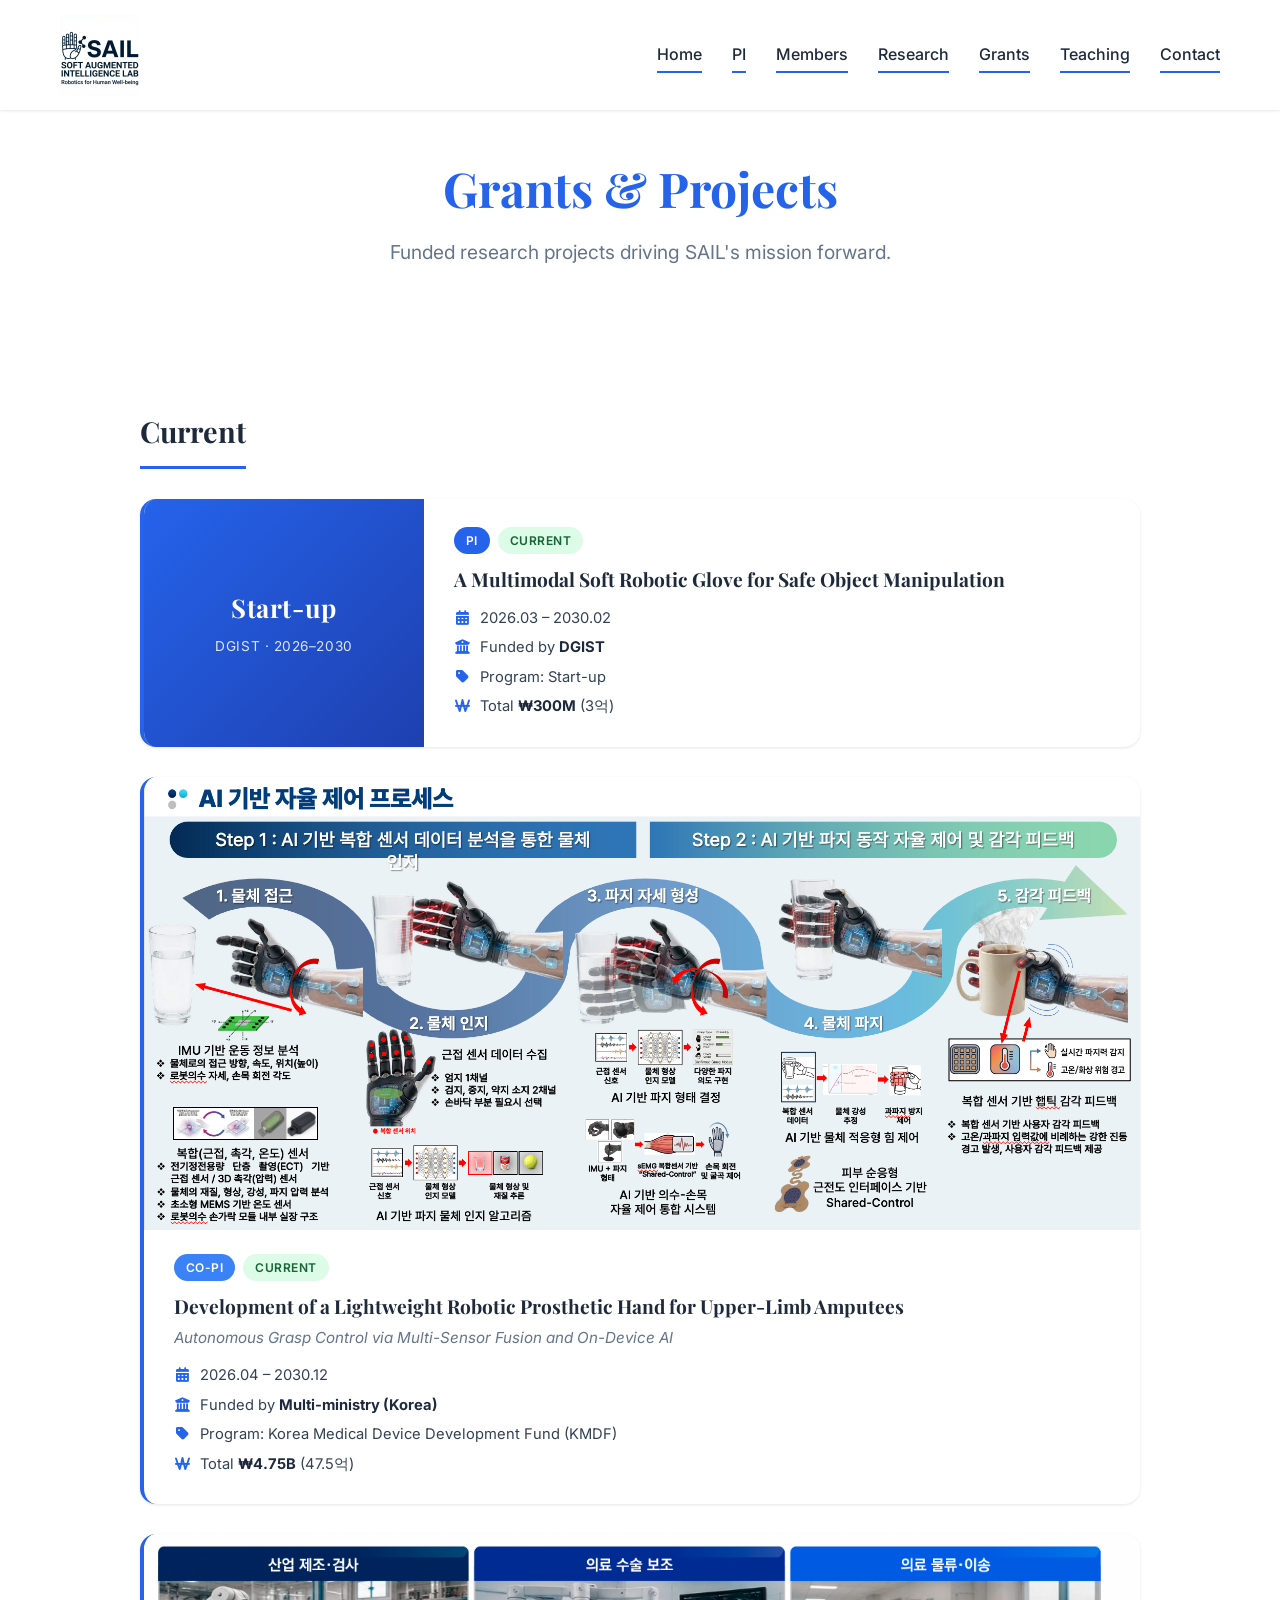
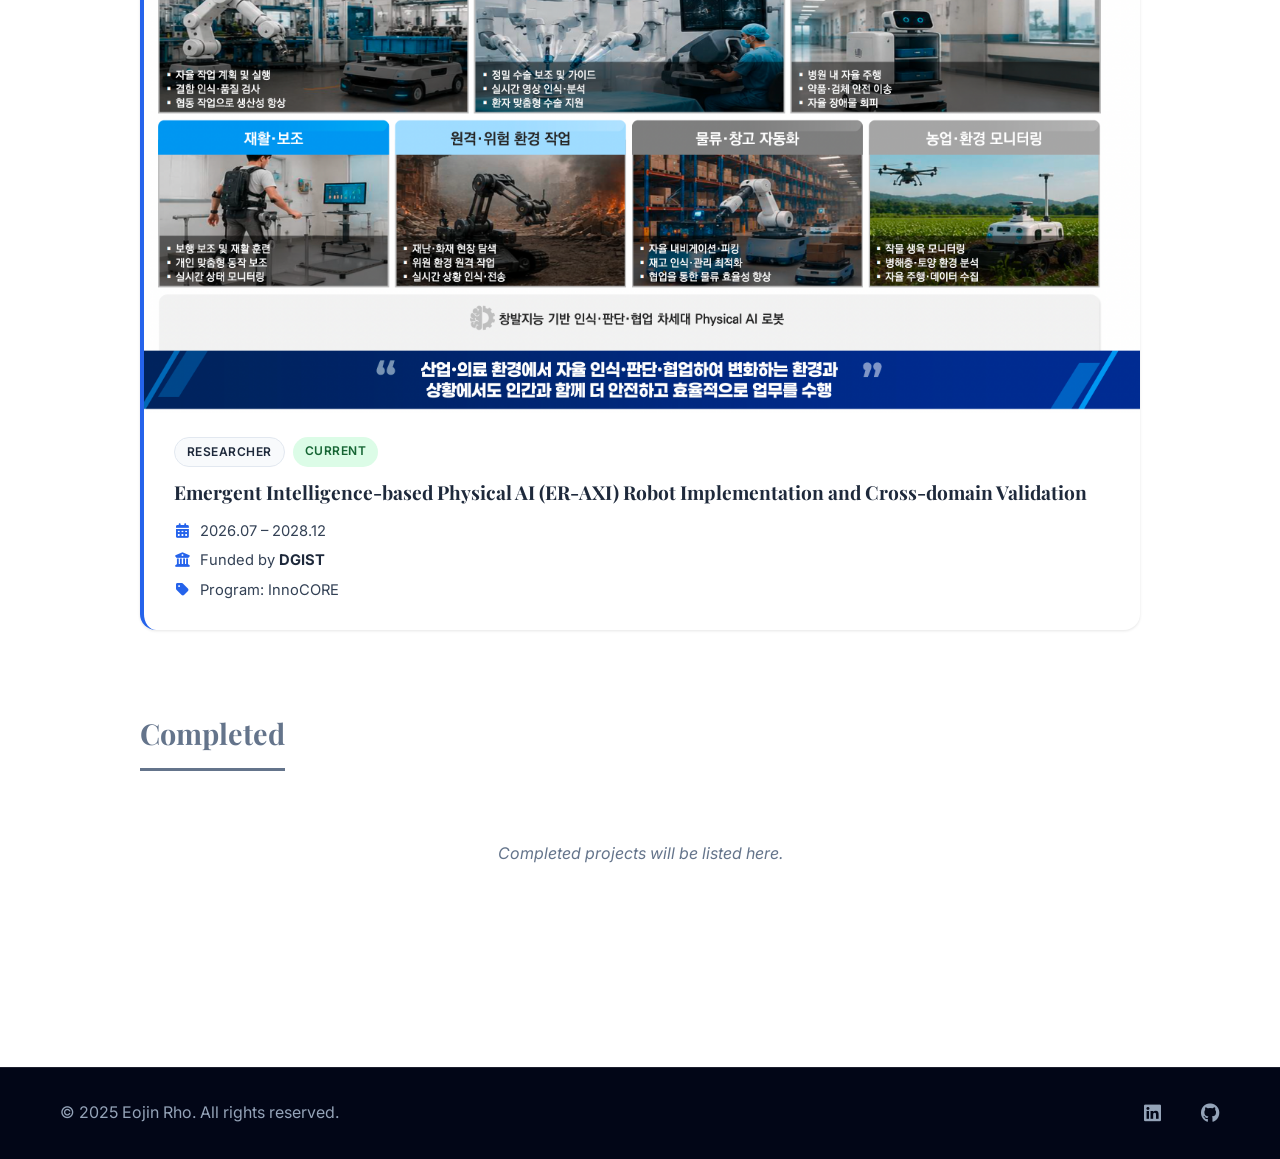
==== grants.html @ 232adb91 "Use actual project images for KMDF and InnoCORE grant cards Replace gradient placeholders for two of" ====
<!DOCTYPE html>
<html lang="en">

<head>
    <meta charset="UTF-8">
    <meta name="viewport" content="width=device-width, initial-scale=1.0">
    <title>Grants & Projects | SAIL Lab</title>
    <meta name="description"
        content="Funded research grants and projects of SAIL Lab (Soft Augmented Intelligence Lab) at DGIST.">
    <link rel="stylesheet" href="styles.css">
    <link rel="preconnect" href="https://fonts.googleapis.com">
    <link rel="preconnect" href="https://fonts.gstatic.com" crossorigin>
    <link
        href="https://fonts.googleapis.com/css2?family=Inter:wght@300;400;500;600;700&family=Playfair+Display:wght@400;700&display=swap"
        rel="stylesheet">
    <link rel="stylesheet" href="https://cdnjs.cloudflare.com/ajax/libs/font-awesome/6.0.0/css/all.min.css">
</head>

<body>
    <nav class="navbar">
        <div class="container nav-container">
            <a href="index.html#home" class="logo">
                <img src="assets/images/lab_logo.png" alt="Eojin Rho" class="logo-img">
            </a>
            <div class="nav-links">
                <a href="index.html#home" class="nav-link">Home</a>
                <a href="index.html#about" class="nav-link">PI</a>
                <a href="index.html#members" class="nav-link">Members</a>
                <a href="index.html#research" class="nav-link">Research</a>
                <a href="grants.html" class="nav-link active">Grants</a>
                <a href="index.html#teaching" class="nav-link">Teaching</a>
                <a href="index.html#contact" class="nav-link">Contact</a>
            </div>
            <div class="hamburger">
                <span></span>
                <span></span>
                <span></span>
            </div>
        </div>
    </nav>

    <header class="page-hero">
        <div class="container">
            <h1>Grants &amp; Projects</h1>
            <p>Funded research projects driving SAIL's mission forward.</p>
        </div>
    </header>

    <main class="section">
        <div class="container">

            <!-- Current Projects -->
            <div class="grant-section">
                <h2 class="grant-section-title">Current</h2>

                <!-- Project 1: Start-up (PI) -->
                <article class="grant-card">
                    <div class="grant-image grant-bg-startup">
                        <div class="grant-image-inner">
                            <span class="grant-abbr">Start-up</span>
                            <span class="grant-image-meta">DGIST · 2026–2030</span>
                        </div>
                    </div>
                    <div class="grant-content">
                        <div class="grant-badges">
                            <span class="role-badge role-pi">PI</span>
                            <span class="status-badge status-current">Current</span>
                        </div>
                        <h3>A Multimodal Soft Robotic Glove for Safe Object Manipulation</h3>
                        <ul class="grant-meta">
                            <li><i class="fas fa-calendar-alt"></i> <span>2026.03 – 2030.02</span></li>
                            <li><i class="fas fa-university"></i> <span>Funded by <strong>DGIST</strong></span></li>
                            <li><i class="fas fa-tag"></i> <span>Program: Start-up</span></li>
                            <li><i class="fas fa-won-sign"></i> <span>Total <strong>₩300M</strong> (3억)</span></li>
                        </ul>
                    </div>
                </article>

                <!-- Project 2: KMDF (Co-PI) -->
                <article class="grant-card grant-card-has-image">
                    <div class="grant-image">
                        <img src="assets/images/grants_prothetics.png" alt="AI-based prosthetic hand autonomous control process">
                    </div>
                    <div class="grant-content">
                        <div class="grant-badges">
                            <span class="role-badge role-copi">Co-PI</span>
                            <span class="status-badge status-current">Current</span>
                        </div>
                        <h3>Development of a Lightweight Robotic Prosthetic Hand for Upper-Limb Amputees</h3>
                        <p class="grant-subtitle">Autonomous Grasp Control via Multi-Sensor Fusion and On-Device AI</p>
                        <ul class="grant-meta">
                            <li><i class="fas fa-calendar-alt"></i> <span>2026.04 – 2030.12</span></li>
                            <li><i class="fas fa-university"></i> <span>Funded by <strong>Multi-ministry (Korea)</strong></span></li>
                            <li><i class="fas fa-tag"></i> <span>Program: Korea Medical Device Development Fund (KMDF)</span></li>
                            <li><i class="fas fa-won-sign"></i> <span>Total <strong>₩4.75B</strong> (47.5억)</span></li>
                        </ul>
                    </div>
                </article>

                <!-- Project 3: InnoCORE (Researcher) -->
                <article class="grant-card grant-card-has-image">
                    <div class="grant-image">
                        <img src="assets/images/grants_innocore.png" alt="Physical AI robot applications across multiple domains">
                    </div>
                    <div class="grant-content">
                        <div class="grant-badges">
                            <span class="role-badge role-researcher">Researcher</span>
                            <span class="status-badge status-current">Current</span>
                        </div>
                        <h3>Emergent Intelligence-based Physical AI (ER-AXI) Robot Implementation and Cross-domain Validation</h3>
                        <ul class="grant-meta">
                            <li><i class="fas fa-calendar-alt"></i> <span>2026.07 – 2028.12</span></li>
                            <li><i class="fas fa-university"></i> <span>Funded by <strong>DGIST</strong></span></li>
                            <li><i class="fas fa-tag"></i> <span>Program: InnoCORE</span></li>
                        </ul>
                    </div>
                </article>
            </div>

            <!-- Completed Projects (placeholder) -->
            <div class="grant-section grant-section-completed">
                <h2 class="grant-section-title">Completed</h2>
                <p class="grant-empty">Completed projects will be listed here.</p>
            </div>

        </div>
    </main>

    <footer>
        <div class="container footer-content">
            <p>&copy; 2025 Eojin Rho. All rights reserved.</p>
            <div class="social-links">
                <a href="#"><i class="fab fa-linkedin"></i></a>
                <a href="#"><i class="fab fa-google-scholar"></i></a>
                <a href="#"><i class="fab fa-github"></i></a>
            </div>
        </div>
    </footer>

    <script src="script.js"></script>
</body>

</html>
---- styles.css ----
/* Variables & Reset */
:root {
    --primary-color: #2563eb;
    /* Modern Blue */
    --secondary-color: #1e293b;
    /* Slate Dark */
    --accent-color: #3b82f6;
    --text-color: #334155;
    --light-text: #64748b;
    --bg-color: #ffffff;
    --bg-light: #f8fafc;
    --bg-dark: #0f172a;
    --white: #ffffff;
    --border-color: #e2e8f0;
    --shadow-sm: 0 1px 3px rgba(0, 0, 0, 0.1);
    --shadow-md: 0 4px 6px -1px rgba(0, 0, 0, 0.1);
    --shadow-lg: 0 10px 15px -3px rgba(0, 0, 0, 0.1);
    --font-main: 'Inter', sans-serif;
    --font-heading: 'Playfair Display', serif;
    --transition: all 0.3s ease;
}

* {
    margin: 0;
    padding: 0;
    box-sizing: border-box;
}

html {
    scroll-behavior: smooth;
}

body {
    font-family: var(--font-main);
    color: var(--text-color);
    line-height: 1.6;
    background-color: var(--bg-color);
}

a {
    text-decoration: none;
    color: inherit;
    transition: var(--transition);
}

ul {
    list-style: none;
}

img {
    max-width: 100%;
    display: block;
}

/* Layout Utilities */
.container {
    max-width: 1200px;
    margin: 0 auto;
    padding: 0 20px;
}

.section {
    padding: 80px 0;
}

.bg-light {
    background-color: var(--bg-light);
}

.bg-dark {
    background-color: var(--bg-dark);
    color: var(--white);
}

.text-light {
    color: var(--white);
}

/* Typography */
h1,
h2,
h3,
h4 {
    font-family: var(--font-heading);
    color: var(--secondary-color);
    margin-bottom: 1rem;
}

.section-title {
    font-size: 2.5rem;
    text-align: center;
    margin-bottom: 1rem;
    position: relative;
    display: inline-block;
    left: 50%;
    transform: translateX(-50%);
}

.section-title::after {
    content: '';
    display: block;
    width: 60px;
    height: 3px;
    background: var(--primary-color);
    margin: 10px auto 0;
}

.section-desc {
    text-align: center;
    max-width: 600px;
    margin: 0 auto 50px;
    color: var(--light-text);
    font-size: 1.1rem;
}

/* Buttons */
.btn {
    display: inline-block;
    padding: 12px 30px;
    border-radius: 50px;
    font-weight: 600;
    cursor: pointer;
    transition: var(--transition);
}

.btn.primary {
    background-color: var(--primary-color);
    color: var(--white);
    border: 2px solid var(--primary-color);
}

.btn.primary:hover {
    background-color: transparent;
    color: var(--primary-color);
}

.btn.secondary {
    background-color: transparent;
    color: var(--secondary-color);
    border: 2px solid var(--secondary-color);
}

.btn.secondary:hover {
    background-color: var(--secondary-color);
    color: var(--white);
}

.btn.small {
    padding: 8px 20px;
    font-size: 0.9rem;
}

/* Navbar */
.navbar {
    position: fixed;
    top: 0;
    left: 0;
    width: 100%;
    background: rgba(255, 255, 255, 0.95);
    backdrop-filter: blur(10px);
    z-index: 1000;
    box-shadow: var(--shadow-sm);
    padding: 15px 0;
}

.nav-container {
    display: flex;
    justify-content: space-between;
    align-items: center;
}

.logo {
    font-size: 1.5rem;
    font-weight: 700;
    color: var(--primary-color);
    text-decoration: none;
    font-family: 'Playfair Display', serif;
    display: flex;
    align-items: center;
}

.logo-img {
    height: 80px;
    /* Adjust based on logo aspect ratio */
    width: auto;
    display: block;
}

.nav-links {
    display: flex;
    gap: 30px;
}

.nav-link {
    font-weight: 500;
    color: var(--secondary-color);
    position: relative;
}

.nav-link::after {
    content: '';
    position: absolute;
    bottom: -5px;
    left: 0;
    width: 0;
    height: 2px;
    background: var(--primary-color);
    transition: var(--transition);
}

.nav-link:hover::after,
.nav-link.active::after {
    width: 100%;
}

.hamburger {
    display: none;
    cursor: pointer;
}

.hamburger span {
    display: block;
    width: 25px;
    height: 3px;
    background: var(--secondary-color);
    margin: 5px 0;
    transition: var(--transition);
}

/* Hero Section */
.hero {
    padding-top: 150px;
    padding-bottom: 100px;
    min-height: 100vh;
    display: flex;
    align-items: center;
    background: linear-gradient(135deg, #f0f9ff 0%, #e0f2fe 100%);
}

.hero-content {
    display: grid;
    grid-template-columns: 1fr 1fr;
    gap: 50px;
    align-items: center;
}

.hero-text h1 {
    font-size: 3.5rem;
    line-height: 1.2;
    margin-bottom: 20px;
}

.highlight {
    color: var(--primary-color);
}

.subtitle {
    display: block;
    font-weight: 600;
    color: var(--light-text);
    margin-bottom: 10px;
    text-transform: uppercase;
    letter-spacing: 1px;
}

.hero-text p {
    font-size: 1.2rem;
    color: var(--light-text);
    margin-bottom: 30px;
    max-width: 500px;
}

.cta-buttons {
    display: flex;
    gap: 15px;
}

.hero-image-container {
    display: flex;
    justify-content: center;
}

.hero-image-placeholder {
    width: 400px;
    height: 400px;
    background-color: #cbd5e1;
    border-radius: 30% 70% 70% 30% / 30% 30% 70% 70%;
    display: flex;
    align-items: center;
    justify-content: center;
    font-size: 5rem;
    color: var(--white);
    box-shadow: var(--shadow-lg);
    animation: morph 8s ease-in-out infinite;
}

@keyframes morph {
    0% {
        border-radius: 60% 40% 30% 70% / 60% 30% 70% 40%;
    }

    50% {
        border-radius: 30% 60% 70% 40% / 50% 60% 30% 60%;
    }

    100% {
        border-radius: 60% 40% 30% 70% / 60% 30% 70% 40%;
    }
}

.hero-main-image {
    max-width: 100%;
    height: auto;
    border-radius: 50px;
    box-shadow: var(--shadow-lg);
}

/* About Section */
.about-lead {
    text-align: center;
    max-width: 800px;
    margin: 0 auto 40px auto;
    font-size: 1.2rem;
}

.about-grid {
    display: grid;
    grid-template-columns: 1fr 350px;
    gap: 40px;
    align-items: start;
}

.lead {
    font-size: 1.2rem;
    font-weight: 500;
    color: var(--secondary-color);
    margin-bottom: 20px;
}

.education-timeline {
    margin-top: 40px;
}

.timeline-item {
    border-left: 2px solid var(--border-color);
    padding-left: 20px;
    margin-bottom: 20px;
    position: relative;
}

.timeline-item::before {
    content: '';
    position: absolute;
    left: -6px;
    top: 0;
    width: 10px;
    height: 10px;
    background: var(--primary-color);
    border-radius: 50%;
}

.year {
    font-size: 0.9rem;
    color: var(--primary-color);
    font-weight: 600;
}

.about-stats {
    display: flex;
    flex-direction: column;
    gap: 20px;
    justify-content: flex-start;
}

.profile-image-container {
    width: 100%;
    display: flex;
    justify-content: center;
    margin-bottom: 0px;
    /* Increased from 20px */
}

.profile-img {
    width: 250px;
    height: 300px;
    border-radius: 50%;
    /* Circular */
    object-fit: cover;
    border: 2px solid var(--white);
    box-shadow: var(--shadow-md);
}

.stat-card {
    background: var(--white);
    padding: 30px;
    border-radius: 10px;
    box-shadow: var(--shadow-md);
    text-align: center;
    transition: var(--transition);
}

.stat-card:hover {
    transform: translateY(-5px);
}

.stat-card .number {
    display: block;
    font-size: 2.5rem;
    font-weight: 700;
    color: var(--primary-color);
}

.stat-card .label {
    color: var(--light-text);
}

/* Research Section */
.research-grid {
    display: grid;
    grid-template-columns: repeat(auto-fit, minmax(300px, 1fr));
    gap: 30px;
}

.research-card {
    background: var(--white);
    border-radius: 15px;
    overflow: hidden;
    box-shadow: var(--shadow-md);
    transition: var(--transition);
}

.research-card:hover {
    transform: translateY(-10px);
    box-shadow: var(--shadow-lg);
}

.card-image {
    height: 200px;
    background-color: #ffffff;
    display: flex;
    align-items: center;
    justify-content: center;
    overflow: hidden;
}

.card-image img {
    width: 100%;
    height: 100%;
    object-fit: contain;
}

.card-content {
    padding: 25px;
}

.card-content h3 {
    font-size: 1.3rem;
    margin-bottom: 10px;
}

.card-content p {
    color: var(--light-text);
    font-size: 0.95rem;
    margin-bottom: 20px;
}

.text-link {
    color: var(--primary-color);
    font-weight: 600;
    display: inline-flex;
    align-items: center;
    gap: 5px;
}

.text-link:hover {
    gap: 10px;
}

/* Teaching Section */
.teaching-content {
    max-width: 800px;
    margin: 0 auto;
}

.course-card {
    background: var(--bg-light);
    padding: 30px;
    border-radius: 10px;
    margin-bottom: 20px;
    border-left: 4px solid var(--primary-color);
}

.course-header {
    display: flex;
    justify-content: space-between;
    align-items: center;
    margin-bottom: 15px;
}

.semester {
    background: var(--white);
    padding: 5px 15px;
    border-radius: 20px;
    font-size: 0.85rem;
    font-weight: 600;
    color: var(--primary-color);
    box-shadow: var(--shadow-sm);
}

/* Contact Section */
.contact-wrapper {
    background: rgba(255, 255, 255, 0.05);
    padding: 50px;
    border-radius: 20px;
    max-width: 700px;
    margin: 0 auto;
}

.info-item {
    display: flex;
    align-items: center;
    gap: 20px;
    margin-bottom: 30px;
}

.info-item i {
    width: 50px;
    height: 50px;
    background: rgba(255, 255, 255, 0.1);
    border-radius: 50%;
    display: flex;
    align-items: center;
    justify-content: center;
    font-size: 1.2rem;
    color: var(--primary-color);
}

.info-item h4 {
    color: var(--white);
    margin-bottom: 5px;
}

.info-item p {
    color: #94a3b8;
}

.contact-form .form-group {
    margin-bottom: 20px;
}

.contact-form input,
.contact-form textarea {
    width: 100%;
    padding: 15px;
    background: rgba(255, 255, 255, 0.05);
    border: 1px solid rgba(255, 255, 255, 0.1);
    border-radius: 8px;
    color: var(--white);
    font-family: var(--font-main);
}

.contact-form input:focus,
.contact-form textarea:focus {
    outline: none;
    border-color: var(--primary-color);
}

/* Footer */
footer {
    background: #020617;
    color: #94a3b8;
    padding: 30px 0;
    border-top: 1px solid rgba(255, 255, 255, 0.1);
}

.footer-content {
    display: flex;
    justify-content: space-between;
    align-items: center;
}

.social-links {
    display: flex;
    gap: 20px;
}

.social-links a {
    color: #94a3b8;
    font-size: 1.2rem;
}

.social-links a:hover {
    color: var(--white);
}

/* Responsive */
@media (max-width: 768px) {
    .nav-links {
        position: absolute;
        top: 100%;
        left: 0;
        width: 100%;
        background: var(--white);
        flex-direction: column;
        padding: 20px;
        gap: 20px;
        box-shadow: var(--shadow-md);
        clip-path: polygon(0 0, 100% 0, 100% 0, 0 0);
        transition: var(--transition);
    }

    .nav-links.active {
        clip-path: polygon(0 0, 100% 0, 100% 100%, 0 100%);
    }

    .hamburger {
        display: block;
    }

    .hero-content {
        grid-template-columns: 1fr;
        text-align: center;
    }

    .hero-text h1 {
        font-size: 2.5rem;
    }

    .hero-text p {
        margin: 0 auto 30px;
    }

    .cta-buttons {
        justify-content: center;
    }

    .about-grid {
        grid-template-columns: 1fr;
    }

    .member-categories {
        grid-template-columns: 1fr;
        gap: 50px;
    }

    .grants-preview {
        grid-template-columns: 1fr;
    }
}

/* Sub-Page Styles */
.page-hero {
    padding-top: 150px;
    padding-bottom: 60px;
    background: var(--white);
    color: var(--text-color);
    text-align: center;
}

.page-hero h1 {
    color: var(--primary-color);
    font-size: 3rem;
    margin-bottom: 10px;
}

.page-hero p {
    color: var(--light-text);
    font-size: 1.2rem;
}

.research-intro {
    display: grid;
    grid-template-columns: 1fr 1fr;
    gap: 50px;
    margin-bottom: 80px;
    align-items: center;
}

.intro-text h2 {
    font-size: 2rem;
    margin-bottom: 20px;
}

.intro-text p {
    margin-bottom: 20px;
    color: var(--text-color);
}

.img-placeholder.large {
    height: 300px;
    width: 100%;
    background-color: #e2e8f0;
    display: flex;
    align-items: center;
    justify-content: center;
    font-size: 1.5rem;
    color: var(--light-text);
    border-radius: 10px;
}

.paper-list {
    max-width: 900px;
    margin: 0 auto;
}

.paper-item {
    background: var(--white);
    padding: 30px;
    border-radius: 10px;
    box-shadow: var(--shadow-sm);
    margin-bottom: 30px;
    border-left: 4px solid var(--primary-color);
    display: flex;
    justify-content: space-between;
    align-items: flex-start;
    gap: 20px;
}

.paper-content h3 {
    font-size: 1.3rem;
    margin-bottom: 10px;
}

.authors {
    color: var(--primary-color);
    font-size: 0.95rem;
    margin-bottom: 10px;
}

.abstract {
    color: var(--light-text);
    font-size: 0.95rem;
    margin-bottom: 15px;
}

.tags {
    display: flex;
    gap: 10px;
    flex-wrap: wrap;
}

.tag {
    background: var(--bg-light);
    padding: 5px 15px;
    border-radius: 20px;
    font-size: 0.8rem;
    color: var(--secondary-color);
    font-weight: 500;
}

@media (max-width: 768px) {
    .research-intro {
        grid-template-columns: 1fr;
    }

    .paper-item {
        flex-direction: column;
    }

    .paper-action {
        margin-top: 15px;
    }
}

/* Members Page Styles */
.member-categories {
    display: grid;
    grid-template-columns: 1fr;
    gap: 60px;
    align-items: start;
    margin-top: 40px;
}

.member-category {
    margin-bottom: 0;
}

.member-grid {
    display: grid;
    grid-template-columns: repeat(auto-fill, minmax(180px, 1fr));
    gap: 15px;
    margin-top: 20px;
}

.category-title {
    font-size: 1.2rem;
    color: var(--secondary-color);
    margin-top: 0;
    margin-bottom: 20px;
    padding-bottom: 12px;
    border-bottom: 2px solid var(--primary-color);
    display: block;
    width: 100%;
    text-align: center;
}

.member-card {
    background: var(--white);
    border-radius: 10px;
    overflow: hidden;
    box-shadow: var(--shadow-sm);
    text-align: center;
    transition: transform 0.3s ease;
}

.member-card:hover {
    transform: translateY(-5px);
}

.member-photo-placeholder {
    height: 180px;
    background-color: #f1f5f9;
    display: flex;
    align-items: center;
    justify-content: center;
    font-size: 2.5rem;
    color: #cbd5e1;
}

.member-photo-container {
    height: 180px;
    width: 100%;
    overflow: hidden;
}

.member-photo {
    width: 100%;
    height: 100%;
    object-fit: cover;
    object-position: center top;
}

.member-card.recruiting {
    border: 2px dashed var(--border-color);
    background: var(--bg-light);
}

.member-card.recruiting:hover {
    border-color: var(--primary-color);
    background: var(--white);
}

.member-card.recruiting .member-photo-placeholder {
    background-color: transparent;
    color: var(--primary-color);
    opacity: 0.6;
}

.member-info {
    padding: 20px;
}

.member-info h3 {
    font-size: 1.2rem;
    margin-bottom: 5px;
    color: var(--text-color);
}

.member-info .role {
    color: var(--primary-color);
    font-size: 0.9rem;
    margin-bottom: 10px;
    font-weight: 500;
}

.member-info .email {
    color: var(--light-text);
    font-size: 0.85rem;
}

.member-info .name-en {
    display: block;
    font-size: 0.9rem;
    font-weight: 400;
    color: var(--light-text);
    margin-top: 2px;
}

.member-info .research {
    color: var(--text-color);
    font-size: 0.85rem;
    margin-bottom: 8px;
    line-height: 1.4;
}

.member-info .github-link {
    margin-top: 8px;
    font-size: 0.85rem;
}

.member-info .github-link a {
    color: var(--light-text);
    text-decoration: none;
    transition: color 0.2s ease;
}

.member-info .github-link a:hover {
    color: var(--primary-color);
}

/* ----------------------------------- */
/* Members Album Grid CSS              */
/* ----------------------------------- */

.album-grid {
    display: grid;
    grid-template-columns: repeat(auto-fit, minmax(300px, 1fr));
    gap: 30px;
    margin-top: 40px;
}

.album-frame {
    display: flex;
    flex-direction: column;
    justify-content: center;
    background-color: var(--white);
    border-radius: 12px;
    overflow: hidden;
    position: relative;
    text-decoration: none;
    color: inherit;
    box-shadow: 0 4px 15px rgba(0, 0, 0, 0.05);
    transition: transform 0.3s ease, box-shadow 0.3s ease;
    border: 1px solid var(--border-color);
    padding: 40px 20px;
    align-items: center;
}

.album-frame:hover {
    transform: translateY(-8px);
    box-shadow: 0 12px 25px rgba(0, 0, 0, 0.1);
    border-color: var(--primary-color);
}

.album-collage {
    position: relative;
    width: 140px;
    height: 120px;
    display: flex;
    justify-content: center;
    align-items: center;
    margin-bottom: 25px;
}

.collage-item {
    width: 60px;
    height: 60px;
    border-radius: 50%;
    background-color: var(--bg-light);
    color: var(--primary-color);
    display: flex;
    justify-content: center;
    align-items: center;
    font-size: 24px;
    border: 4px solid var(--white);
    box-shadow: var(--shadow-sm);
    position: absolute;
    transition: transform 0.3s ease;
}

.album-frame:hover .collage-item {
    transform: scale(1.1);
}

.collage-item:not(.overlap):not(.overlap-2) {
    transform: translateX(-25px) translateY(10px);
    z-index: 1;
}

.collage-item.overlap {
    transform: translateX(25px) translateY(10px);
    z-index: 2;
    background-color: var(--primary-color);
    color: var(--white);
}

.collage-item.overlap-2 {
    transform: translateY(-20px);
    z-index: 3;
    background-color: var(--secondary-color);
    color: var(--white);
    width: 70px;
    height: 70px;
    font-size: 28px;
}

.album-title {
    display: flex;
    align-items: center;
    justify-content: space-between;
    width: 100%;
    padding: 0 10%;
}

.album-title h3 {
    margin: 0;
    font-size: 1.2rem;
    font-weight: 600;
}

.icon-arrow {
    color: var(--primary-color);
    transform: translateX(0);
    transition: transform 0.3s ease;
}

.album-frame:hover .icon-arrow {
    transform: translateX(5px);
}

/* Recruitment Modal */
.modal-overlay {
    position: fixed;
    top: 0;
    left: 0;
    width: 100%;
    height: 100%;
    background: rgba(0, 0, 0, 0.6);
    display: flex;
    align-items: center;
    justify-content: center;
    z-index: 1000;
    opacity: 0;
    visibility: hidden;
    transition: all 0.3s ease;
    backdrop-filter: blur(5px);
}

.modal-overlay.active {
    opacity: 1;
    visibility: visible;
}

.modal-content {
    background: var(--white);
    width: 90%;
    max-width: 500px;
    border-radius: 12px;
    padding: 30px;
    box-shadow: 0 10px 30px rgba(0,0,0,0.2);
    position: relative;
    transform: translateY(20px);
    transition: transform 0.3s ease;
    border-top: 5px solid var(--primary-color);
}

.modal-overlay.active .modal-content {
    transform: translateY(0);
}

.modal-header {
    display: flex;
    justify-content: space-between;
    align-items: center;
    margin-bottom: 20px;
}

.modal-header h2 {
    font-size: 1.3rem;
    color: var(--primary-color);
    margin: 0;
}

.modal-close {
    background: none;
    border: none;
    font-size: 1.5rem;
    cursor: pointer;
    color: var(--light-text);
    transition: color 0.2s ease;
}

.modal-close:hover {
    color: var(--text-color);
}

.modal-body h3 {
    font-size: 1rem;
    color: var(--secondary-color);
    margin: 15px 0 5px;
}

.modal-body p, .modal-body ul {
    color: var(--text-color);
    font-size: 0.95rem;
    line-height: 1.6;
    margin-bottom: 10px;
    margin-top: 0;
}

.modal-body ul {
    padding-left: 20px;
}

.modal-footer {
    margin-top: 25px;
    display: flex;
    flex-direction: column;
    gap: 15px;
}

.modal-footer .btn {
    width: 100%;
    text-align: center;
    justify-content: center;
}

.modal-dismiss {
    display: flex;
    align-items: center;
    justify-content: flex-end;
    font-size: 0.85rem;
    color: var(--light-text);
    cursor: pointer;
}

.modal-dismiss input {
    margin-right: 5px;
}

/* ===== Grants & Projects Page ===== */
.grant-section {
    max-width: 1000px;
    margin: 0 auto 80px;
}

.grant-section-title {
    font-size: 1.8rem;
    color: var(--secondary-color);
    margin-bottom: 30px;
    padding-bottom: 12px;
    border-bottom: 3px solid var(--primary-color);
    display: inline-block;
}

.grant-section-completed .grant-section-title {
    border-bottom-color: var(--light-text);
    color: var(--light-text);
}

.grant-card {
    display: grid;
    grid-template-columns: 280px 1fr;
    gap: 30px;
    background: var(--white);
    border-radius: 16px;
    box-shadow: var(--shadow-sm);
    padding: 0;
    margin-bottom: 30px;
    overflow: hidden;
    border-left: 4px solid var(--primary-color);
    transition: var(--transition);
}

.grant-card:hover {
    box-shadow: var(--shadow-md);
    transform: translateY(-2px);
}

/* Cards with actual image use vertical layout (banner on top) */
.grant-card-has-image {
    display: block;
}

.grant-card-has-image .grant-image {
    width: 100%;
    min-height: auto;
    background: var(--bg-light);
    padding: 0;
}

.grant-card-has-image .grant-image img {
    width: 100%;
    height: auto;
    display: block;
}

.grant-image {
    min-height: 180px;
    display: flex;
    align-items: center;
    justify-content: center;
    position: relative;
}

.grant-image-inner {
    display: flex;
    flex-direction: column;
    align-items: center;
    gap: 8px;
    color: var(--white);
    text-align: center;
    padding: 20px;
}

.grant-abbr {
    font-family: var(--font-heading);
    font-size: 1.6rem;
    font-weight: 700;
    letter-spacing: 0.02em;
}

.grant-image-meta {
    font-size: 0.85rem;
    opacity: 0.85;
    letter-spacing: 0.04em;
    text-transform: uppercase;
}

/* Per-project gradient placeholders */
.grant-bg-startup {
    background: linear-gradient(135deg, #2563eb 0%, #1e40af 100%);
}

.grant-bg-kmdf {
    background: linear-gradient(135deg, #db2777 0%, #7c2d92 100%);
}

.grant-bg-innocore {
    background: linear-gradient(135deg, #0d9488 0%, #115e59 100%);
}

.grant-content {
    padding: 28px 30px 28px 0;
}

.grant-card-has-image .grant-content {
    padding: 24px 30px 28px;
}

.grant-badges {
    display: flex;
    gap: 8px;
    margin-bottom: 12px;
}

.role-badge,
.status-badge {
    display: inline-block;
    padding: 4px 12px;
    border-radius: 20px;
    font-size: 0.75rem;
    font-weight: 600;
    letter-spacing: 0.04em;
    text-transform: uppercase;
}

.role-pi {
    background: var(--primary-color);
    color: var(--white);
}

.role-copi {
    background: #3b82f6;
    color: var(--white);
}

.role-researcher {
    background: var(--bg-light);
    color: var(--secondary-color);
    border: 1px solid var(--border-color);
}

.status-current {
    background: #dcfce7;
    color: #166534;
}

.status-completed {
    background: #f1f5f9;
    color: var(--light-text);
}

.grant-content h3 {
    font-size: 1.2rem;
    line-height: 1.4;
    color: var(--secondary-color);
    margin-bottom: 6px;
}

.grant-subtitle {
    color: var(--light-text);
    font-size: 0.95rem;
    font-style: italic;
    margin-bottom: 14px;
}

.grant-meta {
    list-style: none;
    padding: 0;
    margin: 14px 0 0;
    display: flex;
    flex-direction: column;
    gap: 6px;
}

.grant-meta li {
    display: flex;
    align-items: flex-start;
    gap: 10px;
    font-size: 0.92rem;
    color: var(--text-color);
}

.grant-meta li i {
    color: var(--primary-color);
    width: 16px;
    margin-top: 4px;
    text-align: center;
}

.grant-meta strong {
    color: var(--secondary-color);
}

.grant-empty {
    text-align: center;
    color: var(--light-text);
    font-style: italic;
    padding: 40px 0;
}

/* Grants Preview (index.html section) */
.grants-preview {
    display: grid;
    grid-template-columns: repeat(3, 1fr);
    gap: 25px;
    margin-top: 20px;
}

.grant-preview-card {
    background: var(--white);
    border-radius: 16px;
    padding: 24px;
    box-shadow: var(--shadow-sm);
    border-top: 4px solid var(--primary-color);
    transition: var(--transition);
    display: flex;
    flex-direction: column;
}

.grant-preview-card:hover {
    box-shadow: var(--shadow-md);
    transform: translateY(-4px);
}

.grant-preview-badges {
    display: flex;
    gap: 8px;
    margin-bottom: 14px;
}

.grant-preview-card h3 {
    font-size: 1.05rem;
    line-height: 1.45;
    color: var(--secondary-color);
    margin-bottom: 14px;
    flex-grow: 1;
}

.grant-preview-meta {
    display: flex;
    align-items: center;
    gap: 8px;
    font-size: 0.88rem;
    color: var(--light-text);
    margin-bottom: 6px;
}

.grant-preview-meta i {
    color: var(--primary-color);
    width: 14px;
    text-align: center;
    font-size: 0.85rem;
}

@media (max-width: 768px) {
    .grant-card {
        grid-template-columns: 1fr;
    }

    .grant-image {
        min-height: 140px;
    }

    .grant-content {
        padding: 24px;
    }
}
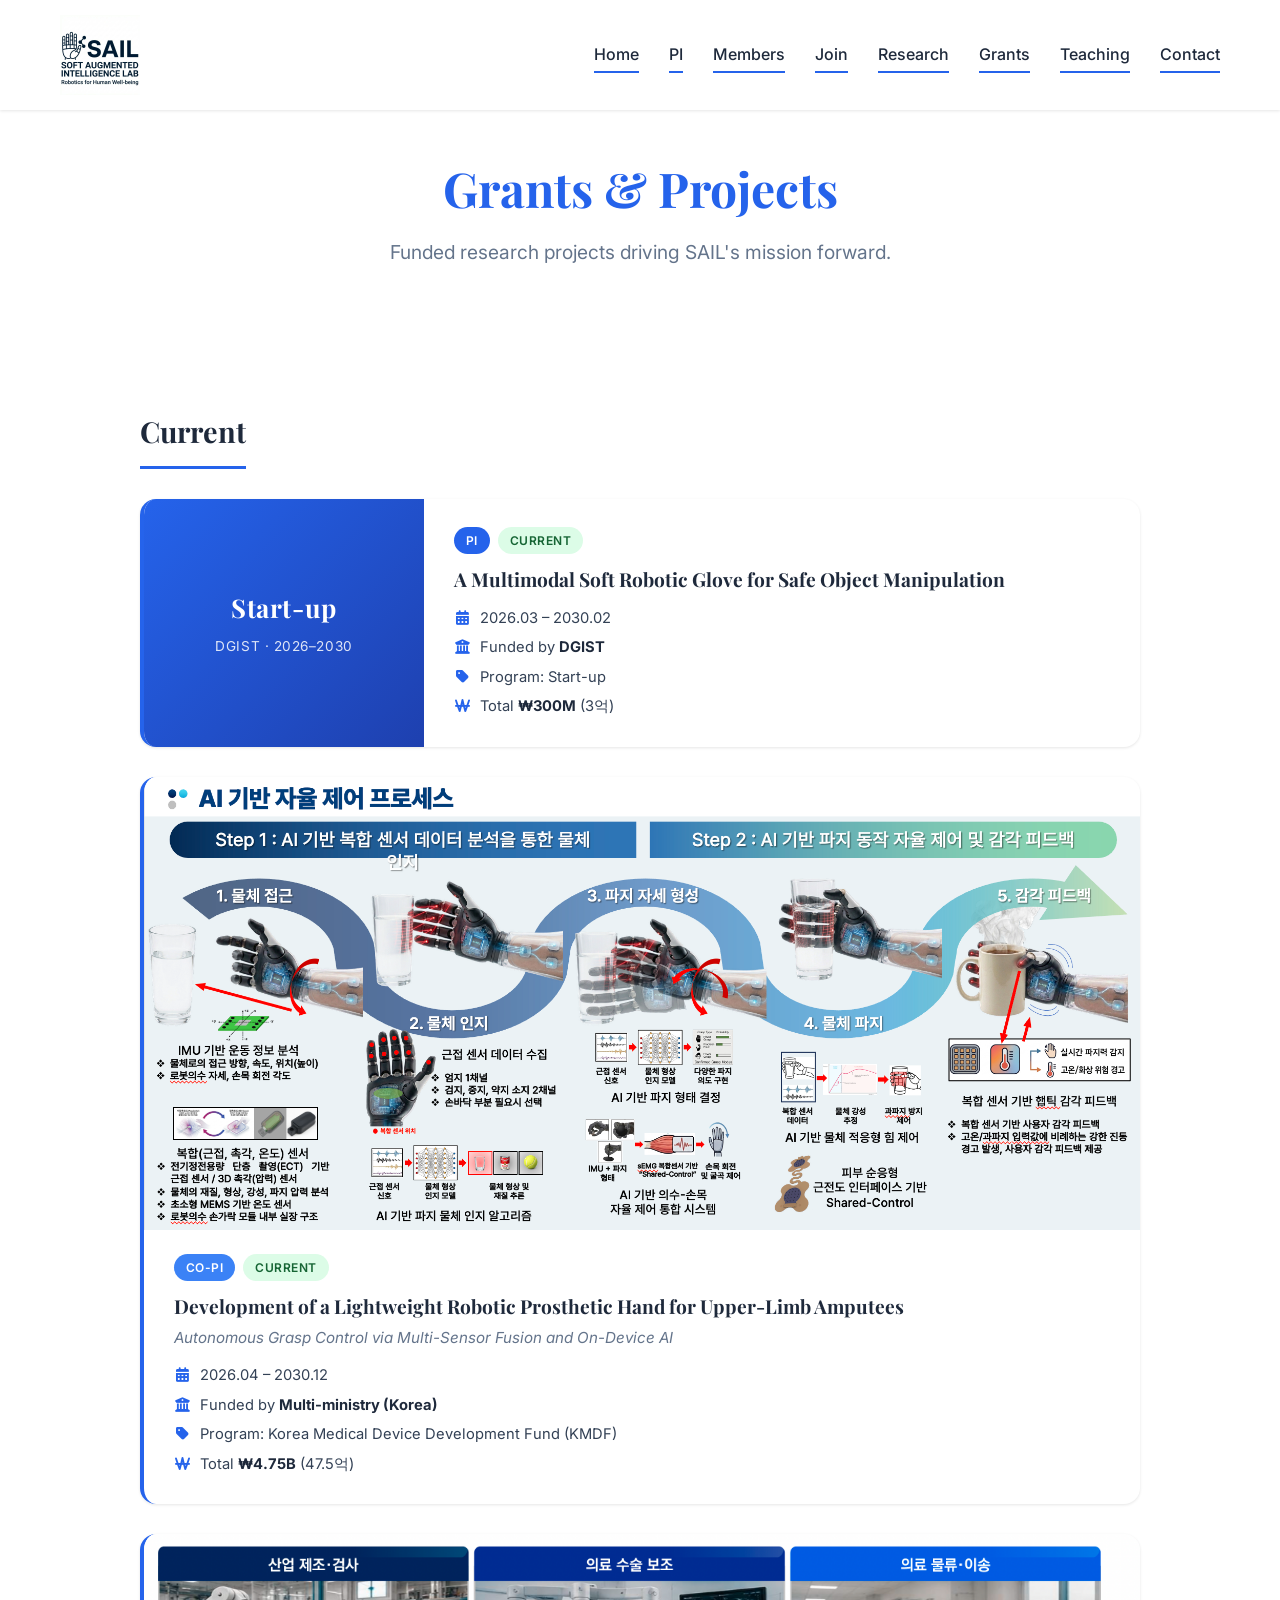
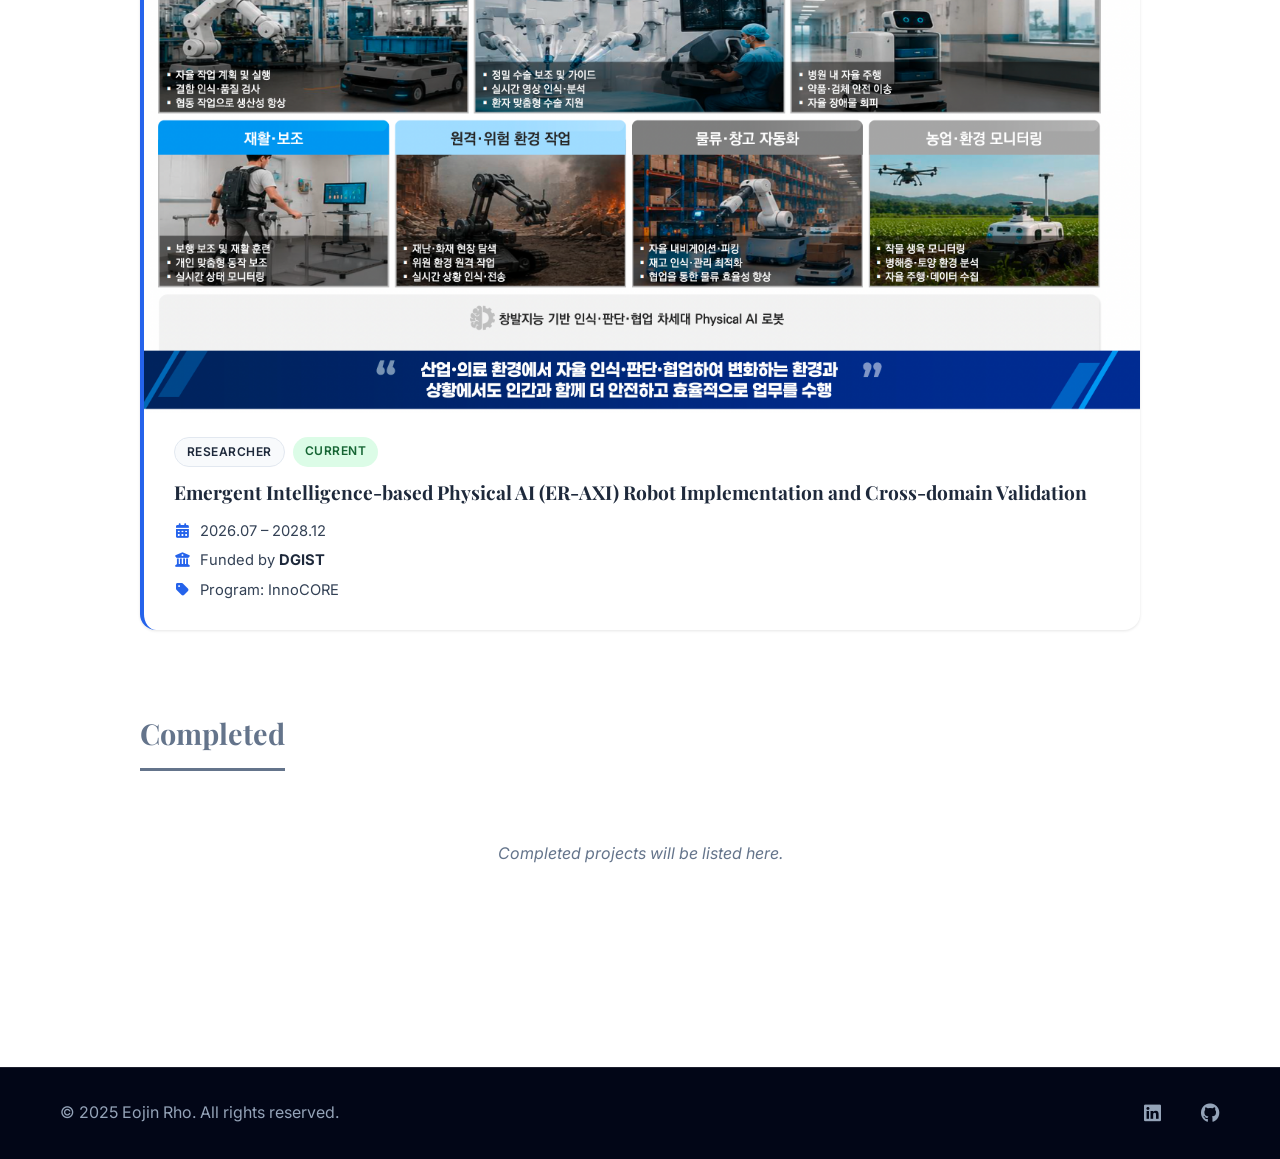
==== commit 9aaf10e4: "Add Joining page and remove recruitment modal New joining.html — a full guide for prospective member" ====
--- a/grants.html
+++ b/grants.html
@@ -26,6 +26,7 @@
                 <a href="index.html#home" class="nav-link">Home</a>
                 <a href="index.html#about" class="nav-link">PI</a>
                 <a href="index.html#members" class="nav-link">Members</a>
+                <a href="joining.html" class="nav-link">Join</a>
                 <a href="index.html#research" class="nav-link">Research</a>
                 <a href="grants.html" class="nav-link active">Grants</a>
                 <a href="index.html#teaching" class="nav-link">Teaching</a>
--- a/styles.css
+++ b/styles.css
@@ -1374,6 +1374,346 @@
     font-size: 0.85rem;
 }
 
+/* ===== Joining Page ===== */
+.join-container {
+    max-width: 900px;
+}
+
+.join-section {
+    margin-bottom: 70px;
+}
+
+.join-section:last-child {
+    margin-bottom: 0;
+}
+
+.join-section-title {
+    font-size: 1.8rem;
+    color: var(--secondary-color);
+    margin-bottom: 12px;
+    padding-bottom: 12px;
+    border-bottom: 3px solid var(--primary-color);
+    display: inline-block;
+}
+
+.join-section-title i {
+    color: var(--primary-color);
+    margin-right: 8px;
+    font-size: 1.5rem;
+}
+
+.join-section-desc {
+    color: var(--light-text);
+    margin-bottom: 24px;
+    font-size: 1.05rem;
+}
+
+.join-lead {
+    font-size: 1.15rem;
+    line-height: 1.7;
+    color: var(--text-color);
+    margin-bottom: 18px;
+}
+
+.join-lead-kr {
+    font-size: 1rem;
+    line-height: 1.7;
+    color: var(--light-text);
+}
+
+/* Openings grid */
+.openings-grid {
+    display: grid;
+    grid-template-columns: repeat(2, 1fr);
+    gap: 20px;
+    margin-top: 24px;
+}
+
+.opening-card {
+    background: var(--white);
+    border: 1px solid var(--border-color);
+    border-radius: 14px;
+    padding: 28px;
+    text-align: center;
+    transition: var(--transition);
+}
+
+.opening-card:hover {
+    border-color: var(--primary-color);
+    box-shadow: var(--shadow-md);
+    transform: translateY(-3px);
+}
+
+.opening-card.featured {
+    border: 2px solid var(--primary-color);
+    background: linear-gradient(135deg, rgba(37, 99, 235, 0.04) 0%, rgba(59, 130, 246, 0.08) 100%);
+}
+
+.opening-card i {
+    font-size: 2.2rem;
+    color: var(--primary-color);
+    margin-bottom: 14px;
+}
+
+.opening-card h3 {
+    font-size: 1.15rem;
+    color: var(--secondary-color);
+    margin-bottom: 8px;
+}
+
+.opening-desc {
+    color: var(--text-color);
+    font-size: 0.92rem;
+    margin-bottom: 8px;
+    line-height: 1.5;
+}
+
+.opening-meta {
+    color: var(--light-text);
+    font-size: 0.85rem;
+}
+
+/* What we look for */
+.lookfor-grid {
+    display: grid;
+    grid-template-columns: repeat(3, 1fr);
+    gap: 24px;
+    margin-top: 24px;
+}
+
+.lookfor-item {
+    background: var(--bg-light);
+    border-left: 4px solid var(--primary-color);
+    border-radius: 10px;
+    padding: 22px 24px;
+}
+
+.lookfor-item h3 {
+    font-size: 1.1rem;
+    color: var(--secondary-color);
+    margin-bottom: 10px;
+}
+
+.lookfor-item p {
+    color: var(--text-color);
+    font-size: 0.92rem;
+    line-height: 1.55;
+}
+
+.join-note {
+    margin-top: 24px;
+    padding: 16px 20px;
+    background: rgba(37, 99, 235, 0.06);
+    border-radius: 10px;
+    color: var(--text-color);
+    font-size: 0.95rem;
+    line-height: 1.6;
+}
+
+.join-note i {
+    color: var(--primary-color);
+    margin-right: 8px;
+}
+
+/* Explore cards */
+.explore-grid {
+    display: grid;
+    grid-template-columns: repeat(3, 1fr);
+    gap: 20px;
+    margin-top: 24px;
+}
+
+.explore-card {
+    background: var(--white);
+    border: 1px solid var(--border-color);
+    border-radius: 14px;
+    padding: 28px 24px;
+    text-decoration: none;
+    color: inherit;
+    transition: var(--transition);
+    display: flex;
+    flex-direction: column;
+}
+
+.explore-card:hover {
+    border-color: var(--primary-color);
+    box-shadow: var(--shadow-md);
+    transform: translateY(-3px);
+}
+
+.explore-card i {
+    font-size: 1.8rem;
+    color: var(--primary-color);
+    margin-bottom: 14px;
+}
+
+.explore-card h3 {
+    font-size: 1.1rem;
+    color: var(--secondary-color);
+    margin-bottom: 10px;
+}
+
+.explore-card p {
+    color: var(--text-color);
+    font-size: 0.9rem;
+    line-height: 1.55;
+    margin-bottom: 14px;
+    flex-grow: 1;
+}
+
+.explore-arrow {
+    color: var(--primary-color);
+    font-weight: 600;
+    font-size: 0.95rem;
+}
+
+/* How to Apply steps */
+.steps {
+    margin-top: 24px;
+}
+
+.step-item {
+    display: flex;
+    gap: 24px;
+    margin-bottom: 30px;
+    align-items: flex-start;
+}
+
+.step-number {
+    flex-shrink: 0;
+    width: 44px;
+    height: 44px;
+    border-radius: 50%;
+    background: var(--primary-color);
+    color: var(--white);
+    display: flex;
+    align-items: center;
+    justify-content: center;
+    font-weight: 700;
+    font-size: 1.1rem;
+    font-family: var(--font-heading);
+}
+
+.step-content {
+    flex: 1;
+    padding-top: 4px;
+}
+
+.step-content h3 {
+    font-size: 1.2rem;
+    color: var(--secondary-color);
+    margin-bottom: 8px;
+}
+
+.step-content p {
+    color: var(--text-color);
+    line-height: 1.6;
+    margin-bottom: 14px;
+}
+
+.step-content a {
+    color: var(--primary-color);
+    font-weight: 500;
+}
+
+.step-content a:hover {
+    text-decoration: underline;
+}
+
+.step-content .btn {
+    margin-top: 6px;
+}
+
+/* FAQ */
+.faq-list {
+    margin-top: 24px;
+}
+
+.faq-item {
+    background: var(--white);
+    border: 1px solid var(--border-color);
+    border-radius: 12px;
+    padding: 24px 28px;
+    margin-bottom: 16px;
+}
+
+.faq-item h3 {
+    font-size: 1.05rem;
+    color: var(--primary-color);
+    margin-bottom: 12px;
+}
+
+.faq-item h3::before {
+    content: "Q. ";
+    color: var(--primary-color);
+    font-weight: 700;
+}
+
+.faq-item p {
+    color: var(--text-color);
+    line-height: 1.65;
+    font-size: 0.95rem;
+    margin-bottom: 10px;
+}
+
+.faq-item p:last-child {
+    margin-bottom: 0;
+}
+
+.faq-kr {
+    color: var(--light-text);
+    font-size: 0.9rem !important;
+    padding-top: 8px;
+    border-top: 1px dashed var(--border-color);
+}
+
+/* CTA */
+.join-cta {
+    text-align: center;
+    background: linear-gradient(135deg, #f0f9ff 0%, #e0f2fe 100%);
+    padding: 50px 40px;
+    border-radius: 20px;
+}
+
+.join-cta h2 {
+    font-size: 2rem;
+    color: var(--secondary-color);
+    margin-bottom: 12px;
+}
+
+.join-cta p {
+    color: var(--text-color);
+    font-size: 1.05rem;
+    margin-bottom: 24px;
+}
+
+.cta-row {
+    display: flex;
+    gap: 14px;
+    justify-content: center;
+    flex-wrap: wrap;
+}
+
+.cta-row .btn i {
+    margin-right: 6px;
+}
+
+@media (max-width: 768px) {
+    .openings-grid,
+    .lookfor-grid,
+    .explore-grid {
+        grid-template-columns: 1fr;
+    }
+
+    .step-item {
+        gap: 16px;
+    }
+
+    .join-cta {
+        padding: 36px 24px;
+    }
+}
+
 @media (max-width: 768px) {
     .grant-card {
         grid-template-columns: 1fr;
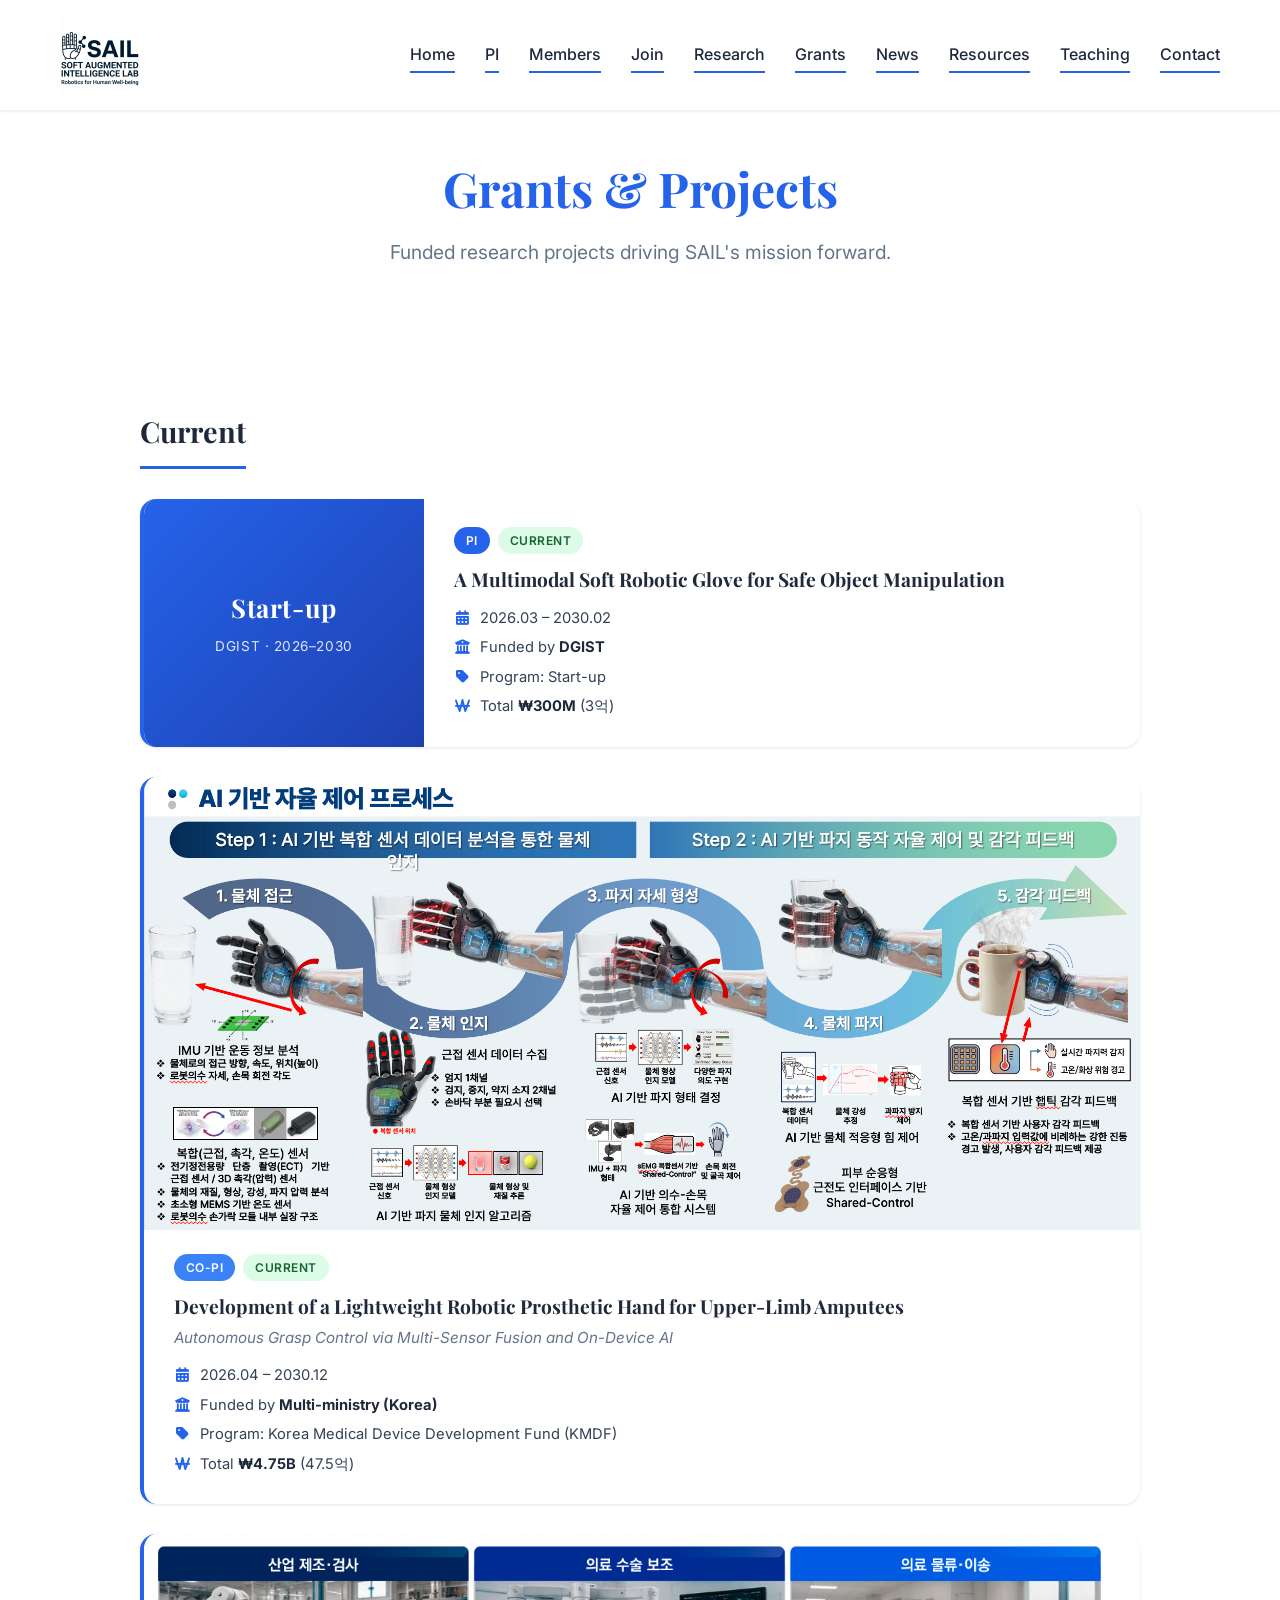
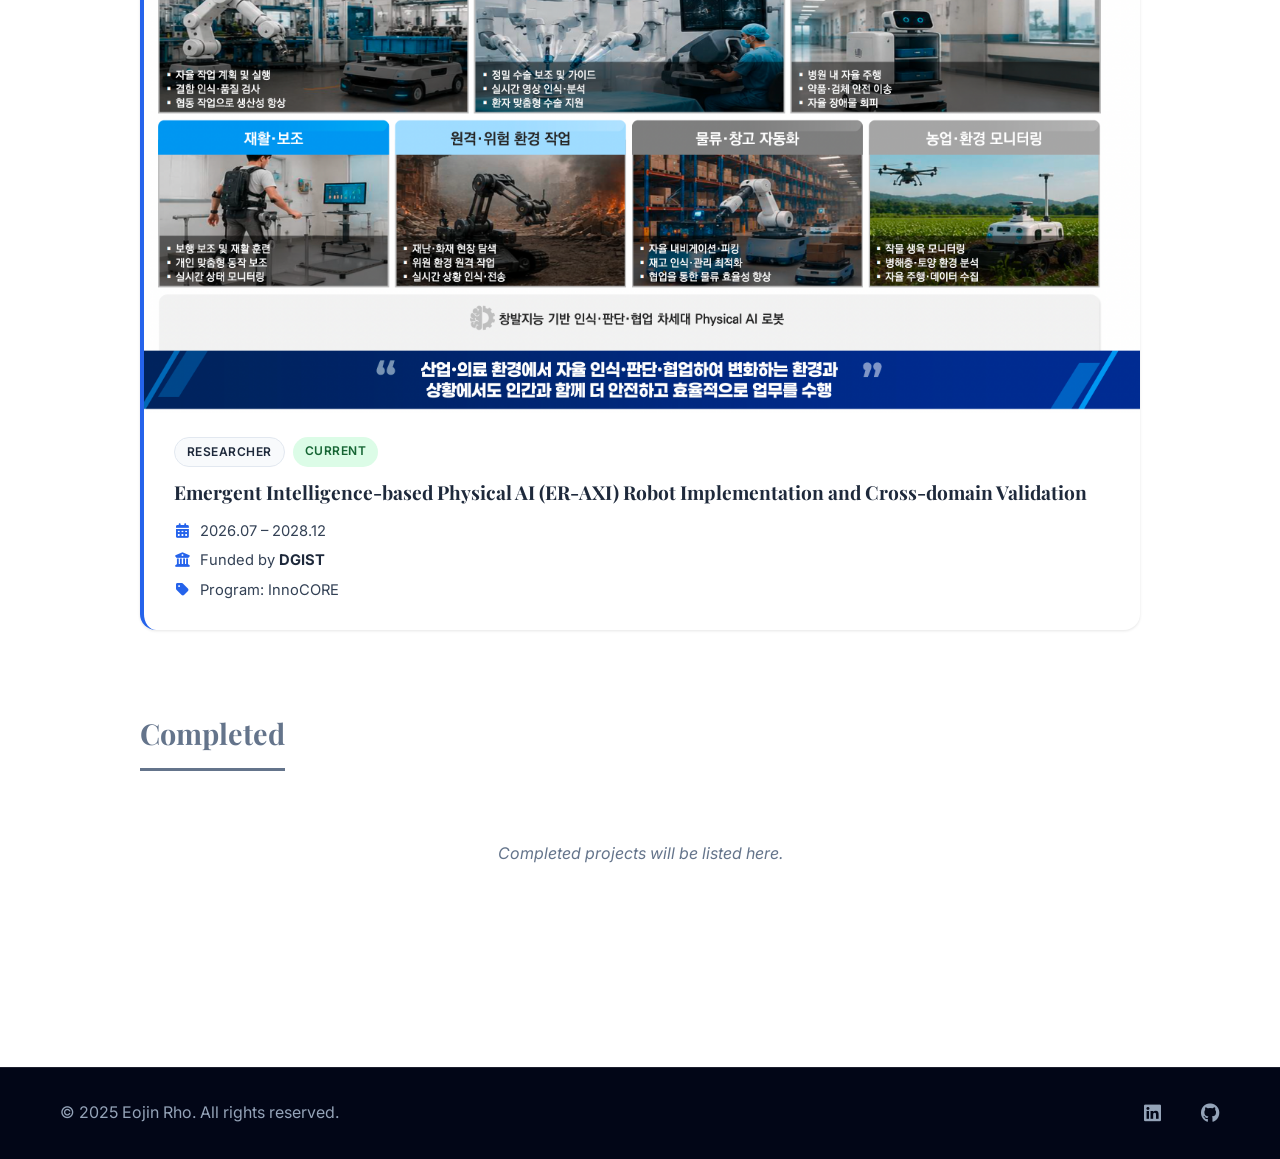
==== commit 5fee0cd2: "Add News and Resources pages with full nav integration New news.html — year-grouped bullet list (APR" ====
--- a/grants.html
+++ b/grants.html
@@ -29,6 +29,8 @@
                 <a href="joining.html" class="nav-link">Join</a>
                 <a href="index.html#research" class="nav-link">Research</a>
                 <a href="grants.html" class="nav-link active">Grants</a>
+                <a href="news.html" class="nav-link">News</a>
+                <a href="resources.html" class="nav-link">Resources</a>
                 <a href="index.html#teaching" class="nav-link">Teaching</a>
                 <a href="index.html#contact" class="nav-link">Contact</a>
             </div>
--- a/styles.css
+++ b/styles.css
@@ -646,6 +646,10 @@
     .grants-preview {
         grid-template-columns: 1fr;
     }
+
+    .collaborator-grid {
+        grid-template-columns: 1fr;
+    }
 }
 
 /* Sub-Page Styles */
@@ -896,6 +900,236 @@
 
 .member-info .github-link a:hover {
     color: var(--primary-color);
+}
+
+/* Placeholder card (Alumni "Coming Soon") */
+.member-card.placeholder-card {
+    border: 2px dashed var(--border-color);
+    background: var(--bg-light);
+    opacity: 0.85;
+}
+
+.member-card.placeholder-card .member-photo-placeholder {
+    background-color: transparent;
+    color: var(--light-text);
+    opacity: 0.6;
+}
+
+.member-card.placeholder-card .member-info h3 {
+    color: var(--light-text);
+}
+
+/* Category description (e.g. Collaborators intro) */
+.category-desc {
+    color: var(--light-text);
+    font-size: 0.95rem;
+    margin-top: -10px;
+    margin-bottom: 20px;
+    line-height: 1.55;
+}
+
+/* Collaborators grid */
+.collaborator-grid {
+    display: grid;
+    grid-template-columns: repeat(2, 1fr);
+    gap: 18px;
+    margin-top: 20px;
+}
+
+.collaborator-card {
+    background: var(--white);
+    border: 1px solid var(--border-color);
+    border-left: 4px solid var(--primary-color);
+    border-radius: 10px;
+    padding: 20px 22px;
+    transition: var(--transition);
+}
+
+.collaborator-card:hover {
+    box-shadow: var(--shadow-md);
+    transform: translateY(-2px);
+    border-left-color: var(--accent-color);
+}
+
+.collaborator-card h4 {
+    font-size: 1.1rem;
+    margin-bottom: 8px;
+    color: var(--secondary-color);
+}
+
+.collaborator-card h4 a {
+    color: var(--secondary-color);
+    text-decoration: none;
+    display: inline-flex;
+    align-items: center;
+    gap: 6px;
+    transition: color 0.2s ease;
+}
+
+.collaborator-card h4 a:hover {
+    color: var(--primary-color);
+}
+
+.collaborator-card h4 a i {
+    font-size: 0.75rem;
+    color: var(--light-text);
+    opacity: 0.7;
+    transition: opacity 0.2s ease;
+}
+
+.collaborator-card h4 a:hover i {
+    opacity: 1;
+    color: var(--primary-color);
+}
+
+.collaborator-affiliation {
+    color: var(--text-color);
+    font-size: 0.9rem;
+    margin-bottom: 2px;
+}
+
+.collaborator-institution {
+    color: var(--light-text);
+    font-size: 0.88rem;
+    font-style: italic;
+}
+
+/* ===== News Page ===== */
+.news-container {
+    max-width: 900px;
+}
+
+.news-year {
+    margin-bottom: 60px;
+}
+
+.news-year:last-child {
+    margin-bottom: 0;
+}
+
+.news-year-title {
+    font-size: 1.8rem;
+    color: var(--secondary-color);
+    margin-bottom: 24px;
+    padding-bottom: 12px;
+    border-bottom: 3px solid var(--primary-color);
+    display: inline-block;
+}
+
+.news-list {
+    list-style: none;
+    padding: 0;
+    margin: 0;
+}
+
+.news-item {
+    display: flex;
+    gap: 16px;
+    padding: 16px 0;
+    border-bottom: 1px dashed var(--border-color);
+    line-height: 1.65;
+    color: var(--text-color);
+}
+
+.news-item:last-child {
+    border-bottom: none;
+}
+
+.news-date {
+    flex-shrink: 0;
+    color: var(--primary-color);
+    font-weight: 600;
+    font-size: 0.95rem;
+    min-width: 100px;
+    padding-top: 2px;
+}
+
+.news-text {
+    flex: 1;
+    font-size: 0.98rem;
+}
+
+.news-text strong {
+    color: var(--secondary-color);
+}
+
+.news-link {
+    color: var(--primary-color);
+    font-weight: 500;
+    text-decoration: none;
+    margin-left: 4px;
+    white-space: nowrap;
+}
+
+.news-link:hover {
+    text-decoration: underline;
+}
+
+/* ===== Resources Page ===== */
+.resource-section {
+    max-width: 1000px;
+    margin: 0 auto 60px;
+}
+
+.resource-section:last-child {
+    margin-bottom: 0;
+}
+
+.resource-section-title {
+    font-size: 1.8rem;
+    color: var(--secondary-color);
+    margin-bottom: 8px;
+    padding-bottom: 12px;
+    border-bottom: 3px solid var(--primary-color);
+    display: inline-block;
+}
+
+.resource-section-title i {
+    color: var(--primary-color);
+    margin-right: 10px;
+    font-size: 1.5rem;
+}
+
+.resource-section-desc {
+    color: var(--light-text);
+    font-size: 1rem;
+    margin-bottom: 24px;
+}
+
+.resource-empty {
+    background: var(--bg-light);
+    border: 2px dashed var(--border-color);
+    border-radius: 16px;
+    padding: 60px 30px;
+    text-align: center;
+    color: var(--light-text);
+}
+
+.resource-empty i {
+    font-size: 3rem;
+    color: var(--border-color);
+    margin-bottom: 16px;
+    display: block;
+}
+
+.resource-empty p {
+    font-size: 1rem;
+    font-style: italic;
+}
+
+@media (max-width: 768px) {
+    .news-item {
+        flex-direction: column;
+        gap: 4px;
+    }
+
+    .news-date {
+        min-width: auto;
+    }
+
+    .resource-empty {
+        padding: 40px 20px;
+    }
 }
 
 /* ----------------------------------- */
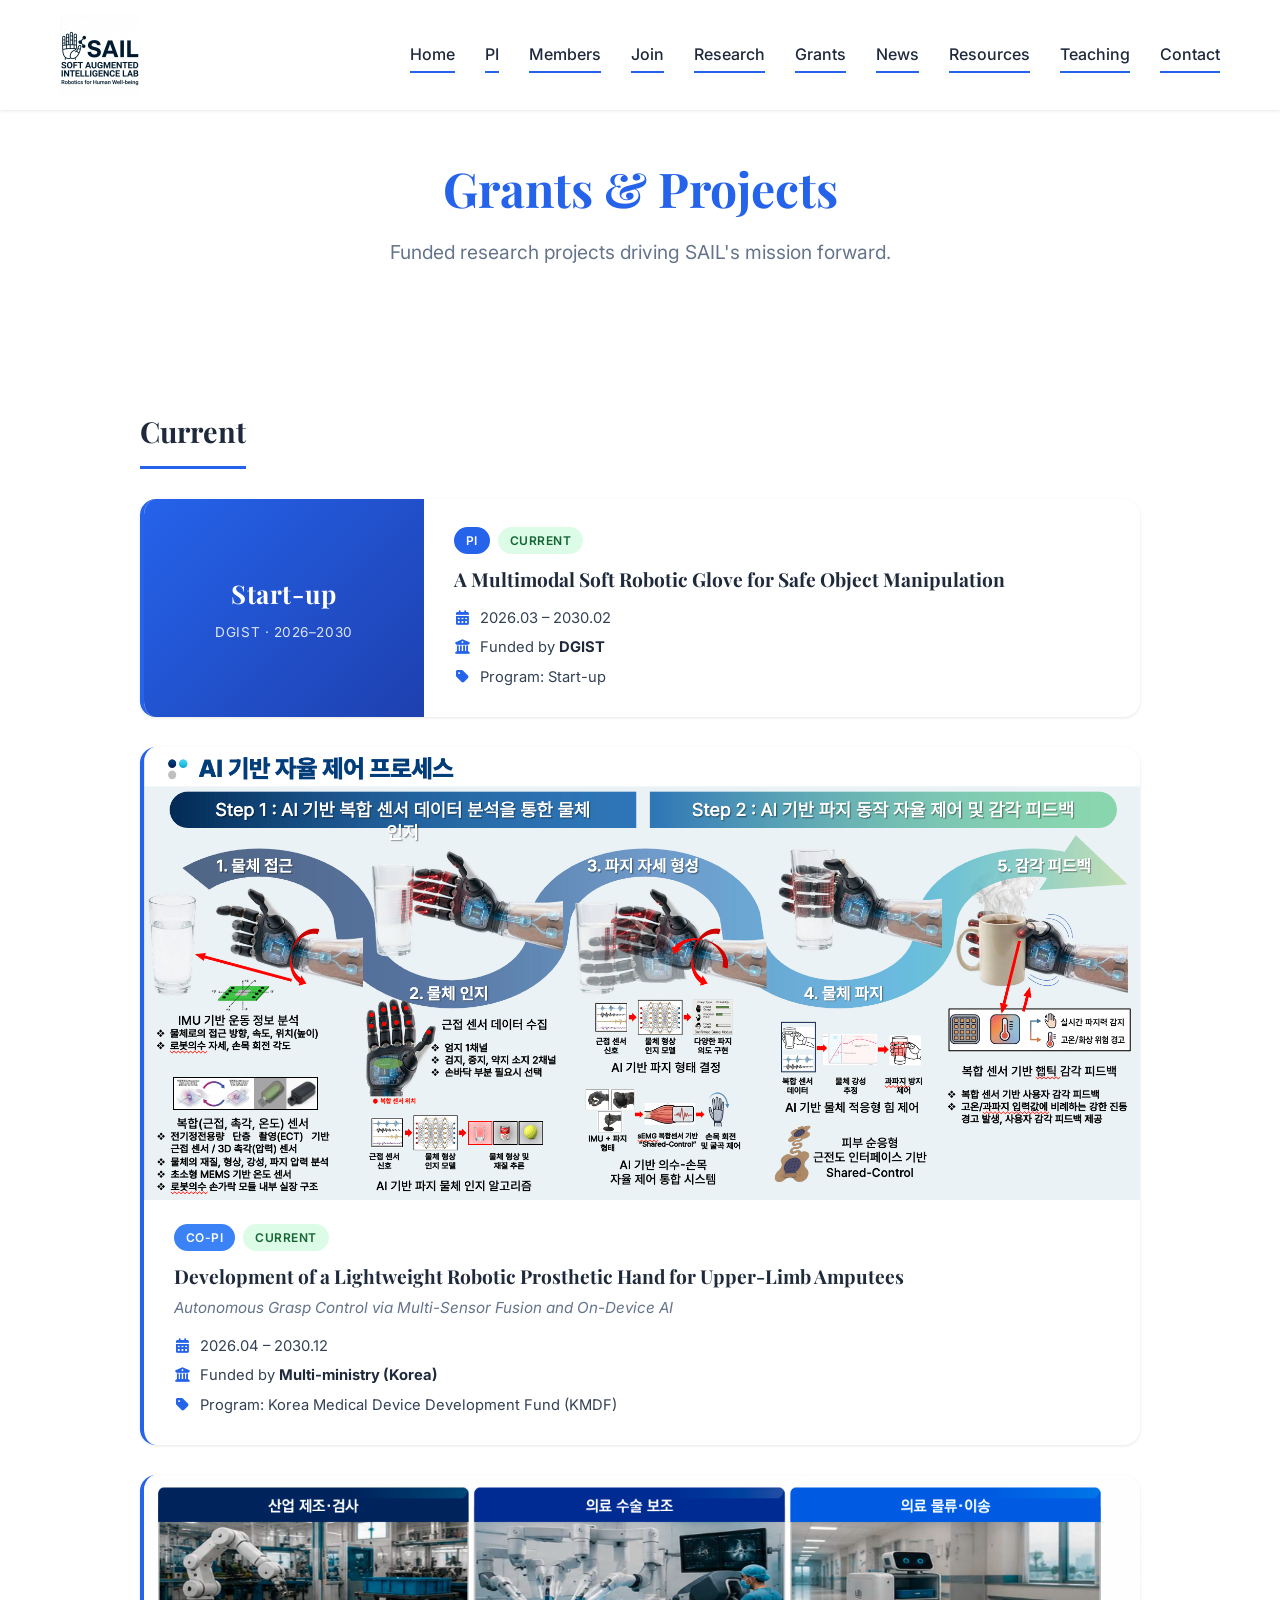
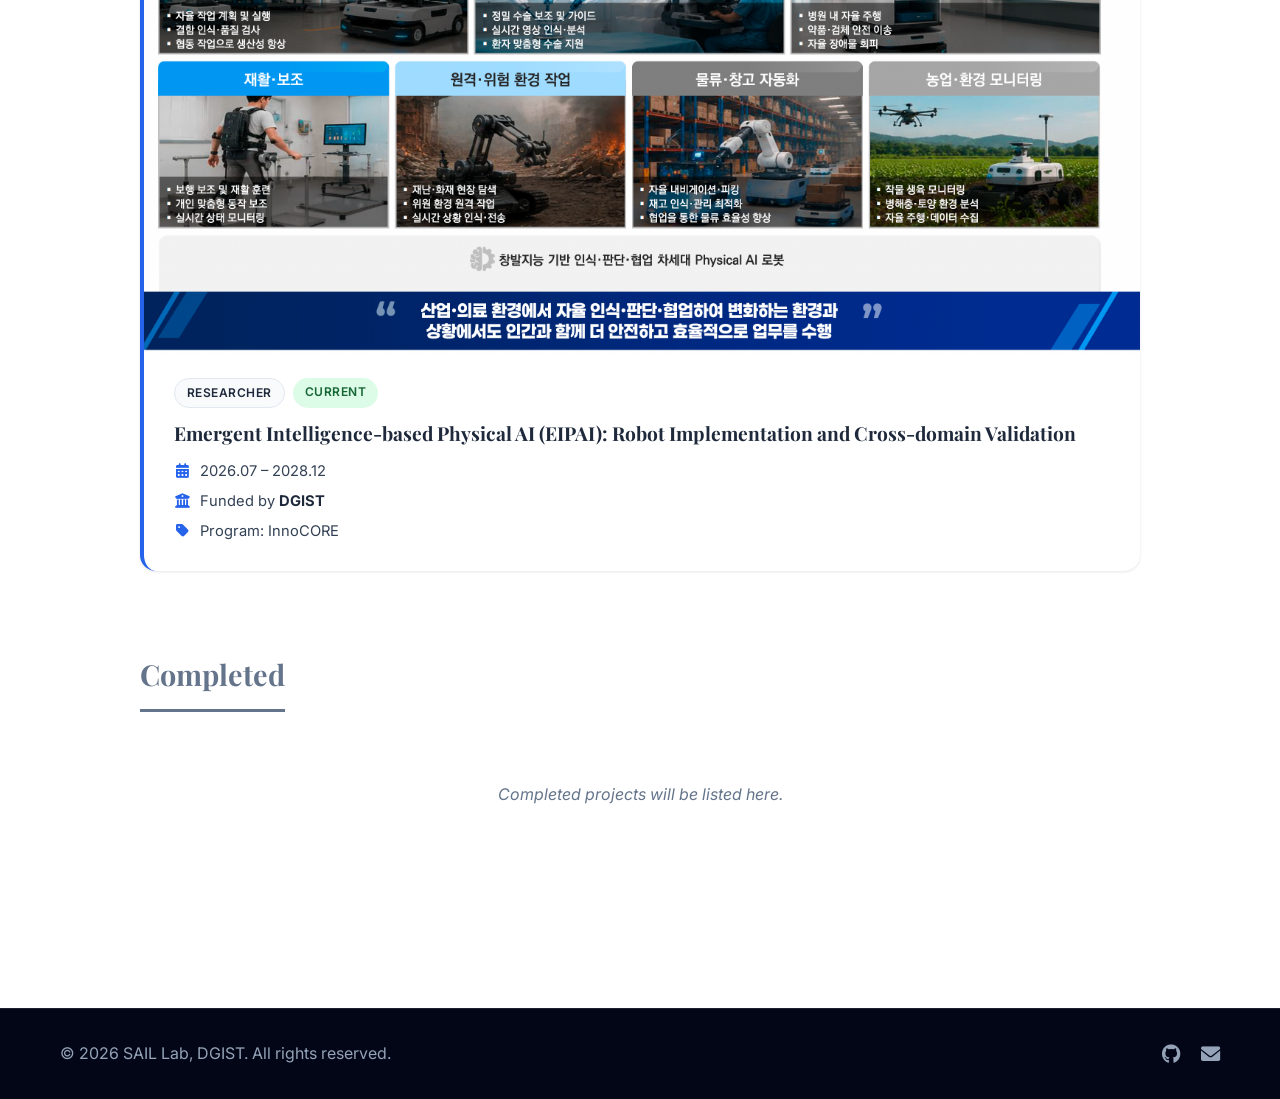
==== commit a0786cce: "Update site for Fall 2026: news, members, teaching, photos - News: 4극3특 selection, KSME Annual Meeti" ====
--- a/grants.html
+++ b/grants.html
@@ -20,17 +20,17 @@
     <nav class="navbar">
         <div class="container nav-container">
             <a href="index.html#home" class="logo">
-                <img src="assets/images/lab_logo.png" alt="Eojin Rho" class="logo-img">
+                <img src="assets/images/branding/lab_logo.png" alt="Eojin Rho" class="logo-img">
             </a>
             <div class="nav-links">
                 <a href="index.html#home" class="nav-link">Home</a>
                 <a href="index.html#about" class="nav-link">PI</a>
                 <a href="index.html#members" class="nav-link">Members</a>
-                <a href="joining.html" class="nav-link">Join</a>
+                <a href="index.html#join" class="nav-link">Join</a>
                 <a href="index.html#research" class="nav-link">Research</a>
-                <a href="grants.html" class="nav-link active">Grants</a>
-                <a href="news.html" class="nav-link">News</a>
-                <a href="resources.html" class="nav-link">Resources</a>
+                <a href="index.html#grants" class="nav-link active">Grants</a>
+                <a href="index.html#news" class="nav-link">News</a>
+                <a href="index.html#resources" class="nav-link">Resources</a>
                 <a href="index.html#teaching" class="nav-link">Teaching</a>
                 <a href="index.html#contact" class="nav-link">Contact</a>
             </div>
@@ -74,7 +74,6 @@
                             <li><i class="fas fa-calendar-alt"></i> <span>2026.03 – 2030.02</span></li>
                             <li><i class="fas fa-university"></i> <span>Funded by <strong>DGIST</strong></span></li>
                             <li><i class="fas fa-tag"></i> <span>Program: Start-up</span></li>
-                            <li><i class="fas fa-won-sign"></i> <span>Total <strong>₩300M</strong> (3억)</span></li>
                         </ul>
                     </div>
                 </article>
@@ -82,7 +81,7 @@
                 <!-- Project 2: KMDF (Co-PI) -->
                 <article class="grant-card grant-card-has-image">
                     <div class="grant-image">
-                        <img src="assets/images/grants_prothetics.png" alt="AI-based prosthetic hand autonomous control process">
+                        <img src="assets/images/grants/grants_prothetics.png" alt="AI-based prosthetic hand autonomous control process">
                     </div>
                     <div class="grant-content">
                         <div class="grant-badges">
@@ -95,7 +94,6 @@
                             <li><i class="fas fa-calendar-alt"></i> <span>2026.04 – 2030.12</span></li>
                             <li><i class="fas fa-university"></i> <span>Funded by <strong>Multi-ministry (Korea)</strong></span></li>
                             <li><i class="fas fa-tag"></i> <span>Program: Korea Medical Device Development Fund (KMDF)</span></li>
-                            <li><i class="fas fa-won-sign"></i> <span>Total <strong>₩4.75B</strong> (47.5억)</span></li>
                         </ul>
                     </div>
                 </article>
@@ -103,14 +101,14 @@
                 <!-- Project 3: InnoCORE (Researcher) -->
                 <article class="grant-card grant-card-has-image">
                     <div class="grant-image">
-                        <img src="assets/images/grants_innocore.png" alt="Physical AI robot applications across multiple domains">
+                        <img src="assets/images/grants/grants_innocore.png" alt="Physical AI robot applications across multiple domains">
                     </div>
                     <div class="grant-content">
                         <div class="grant-badges">
                             <span class="role-badge role-researcher">Researcher</span>
                             <span class="status-badge status-current">Current</span>
                         </div>
-                        <h3>Emergent Intelligence-based Physical AI (ER-AXI) Robot Implementation and Cross-domain Validation</h3>
+                        <h3>Emergent Intelligence-based Physical AI (EIPAI): Robot Implementation and Cross-domain Validation</h3>
                         <ul class="grant-meta">
                             <li><i class="fas fa-calendar-alt"></i> <span>2026.07 – 2028.12</span></li>
                             <li><i class="fas fa-university"></i> <span>Funded by <strong>DGIST</strong></span></li>
@@ -131,11 +129,10 @@
 
     <footer>
         <div class="container footer-content">
-            <p>&copy; 2025 Eojin Rho. All rights reserved.</p>
+            <p>&copy; 2026 SAIL Lab, DGIST. All rights reserved.</p>
             <div class="social-links">
-                <a href="#"><i class="fab fa-linkedin"></i></a>
-                <a href="#"><i class="fab fa-google-scholar"></i></a>
-                <a href="#"><i class="fab fa-github"></i></a>
+                <a href="https://github.com/dgist-sail" target="_blank" rel="noopener noreferrer" aria-label="SAIL Lab on GitHub"><i class="fab fa-github"></i></a>
+                <a href="mailto:djwls9453@dgist.ac.kr" aria-label="Email Prof. Eojin Rho"><i class="fas fa-envelope"></i></a>
             </div>
         </div>
     </footer>
--- a/styles.css
+++ b/styles.css
@@ -492,12 +492,15 @@
 
 .course-header {
     display: flex;
+    flex-wrap: wrap;
+    gap: 8px 16px;
     justify-content: space-between;
     align-items: center;
     margin-bottom: 15px;
 }
 
 .semester {
+    white-space: nowrap;
     background: var(--white);
     padding: 5px 15px;
     border-radius: 20px;
@@ -870,6 +873,8 @@
 .member-info .email {
     color: var(--light-text);
     font-size: 0.85rem;
+    overflow-wrap: anywhere;
+    word-break: break-word;
 }
 
 .member-info .name-en {
@@ -999,6 +1004,127 @@
     max-width: 900px;
 }
 
+.news-preview {
+    max-width: 900px;
+    margin: 0 auto;
+}
+
+/* ===== Resources Marquee (Homepage) ===== */
+.resources-marquee {
+    overflow: hidden;
+    position: relative;
+    margin-top: 30px;
+    padding: 10px 0;
+    -webkit-mask-image: linear-gradient(90deg, transparent 0, #000 8%, #000 92%, transparent 100%);
+    mask-image: linear-gradient(90deg, transparent 0, #000 8%, #000 92%, transparent 100%);
+}
+
+.marquee-track {
+    display: flex;
+    gap: 24px;
+    width: max-content;
+    animation: marquee-scroll 40s linear infinite;
+}
+
+.resources-marquee:hover .marquee-track {
+    animation-play-state: paused;
+}
+
+.marquee-item {
+    flex-shrink: 0;
+    width: 340px;
+    height: 220px;
+    border-radius: 14px;
+    overflow: hidden;
+    box-shadow: var(--shadow-sm);
+    background: var(--white);
+    display: block;
+    transition: transform 0.3s ease, box-shadow 0.3s ease;
+}
+
+.marquee-item:hover {
+    transform: translateY(-4px) scale(1.02);
+    box-shadow: var(--shadow-md);
+}
+
+.marquee-item img {
+    width: 100%;
+    height: 100%;
+    object-fit: cover;
+    display: block;
+}
+
+@keyframes marquee-scroll {
+    0% { transform: translateX(0); }
+    100% { transform: translateX(calc(-50% - 12px)); }
+}
+
+/* ===== Join CTA inside Contact section ===== */
+.join-cta-banner {
+    background: linear-gradient(135deg, rgba(37, 99, 235, 0.15) 0%, rgba(59, 130, 246, 0.25) 100%);
+    border: 1px solid rgba(255, 255, 255, 0.1);
+    border-radius: 20px;
+    padding: 32px 40px;
+    margin-bottom: 40px;
+    display: grid;
+    grid-template-columns: 1fr auto;
+    gap: 28px;
+    align-items: center;
+    backdrop-filter: blur(6px);
+}
+
+.join-cta-text h3 {
+    color: var(--white);
+    font-size: 1.5rem;
+    margin-bottom: 8px;
+}
+
+.join-cta-text p {
+    color: #cbd5e1;
+    font-size: 1rem;
+    line-height: 1.6;
+    margin: 0;
+}
+
+.join-cta-actions {
+    display: flex;
+    gap: 12px;
+    flex-shrink: 0;
+}
+
+.join-cta-actions .btn i {
+    margin-right: 6px;
+}
+
+.btn.secondary.on-dark {
+    color: var(--white);
+    border-color: rgba(255, 255, 255, 0.5);
+}
+
+.btn.secondary.on-dark:hover {
+    background-color: var(--white);
+    color: var(--secondary-color);
+    border-color: var(--white);
+}
+
+@media (max-width: 768px) {
+    .marquee-item {
+        width: 260px;
+        height: 170px;
+    }
+
+    .join-cta-banner {
+        grid-template-columns: 1fr;
+        text-align: center;
+        padding: 28px 24px;
+    }
+
+    .join-cta-actions {
+        justify-content: center;
+        flex-wrap: wrap;
+    }
+}
+
 .news-year {
     margin-bottom: 60px;
 }
@@ -1117,6 +1243,50 @@
     font-style: italic;
 }
 
+/* Photo gallery (Resources page) */
+.photo-gallery {
+    display: grid;
+    grid-template-columns: repeat(auto-fill, minmax(320px, 1fr));
+    gap: 24px;
+    margin-top: 20px;
+}
+
+.photo-card {
+    background: var(--white);
+    border-radius: 14px;
+    overflow: hidden;
+    box-shadow: var(--shadow-sm);
+    margin: 0;
+    transition: var(--transition);
+}
+
+.photo-card:hover {
+    box-shadow: var(--shadow-md);
+    transform: translateY(-3px);
+}
+
+.photo-card img {
+    width: 100%;
+    height: 240px;
+    object-fit: cover;
+    display: block;
+}
+
+.photo-card figcaption {
+    padding: 18px 20px;
+}
+
+.photo-card figcaption h4 {
+    font-size: 1.05rem;
+    color: var(--secondary-color);
+    margin-bottom: 4px;
+}
+
+.photo-date {
+    color: var(--light-text);
+    font-size: 0.88rem;
+}
+
 @media (max-width: 768px) {
     .news-item {
         flex-direction: column;
@@ -1138,7 +1308,7 @@
 
 .album-grid {
     display: grid;
-    grid-template-columns: repeat(auto-fit, minmax(300px, 1fr));
+    grid-template-columns: repeat(3, minmax(0, 1fr));
     gap: 30px;
     margin-top: 40px;
 }
@@ -1222,8 +1392,9 @@
     display: flex;
     align-items: center;
     justify-content: space-between;
+    gap: 8px;
     width: 100%;
-    padding: 0 10%;
+    padding: 0 6%;
 }
 
 .album-title h3 {
@@ -1960,4 +2131,13 @@
     .grant-content {
         padding: 24px;
     }
-}+}
+
+/* Responsive overrides placed after the base rules so they take effect */
+@media (max-width: 768px) {
+    .album-grid,
+    .grants-preview,
+    .collaborator-grid {
+        grid-template-columns: 1fr;
+    }
+}
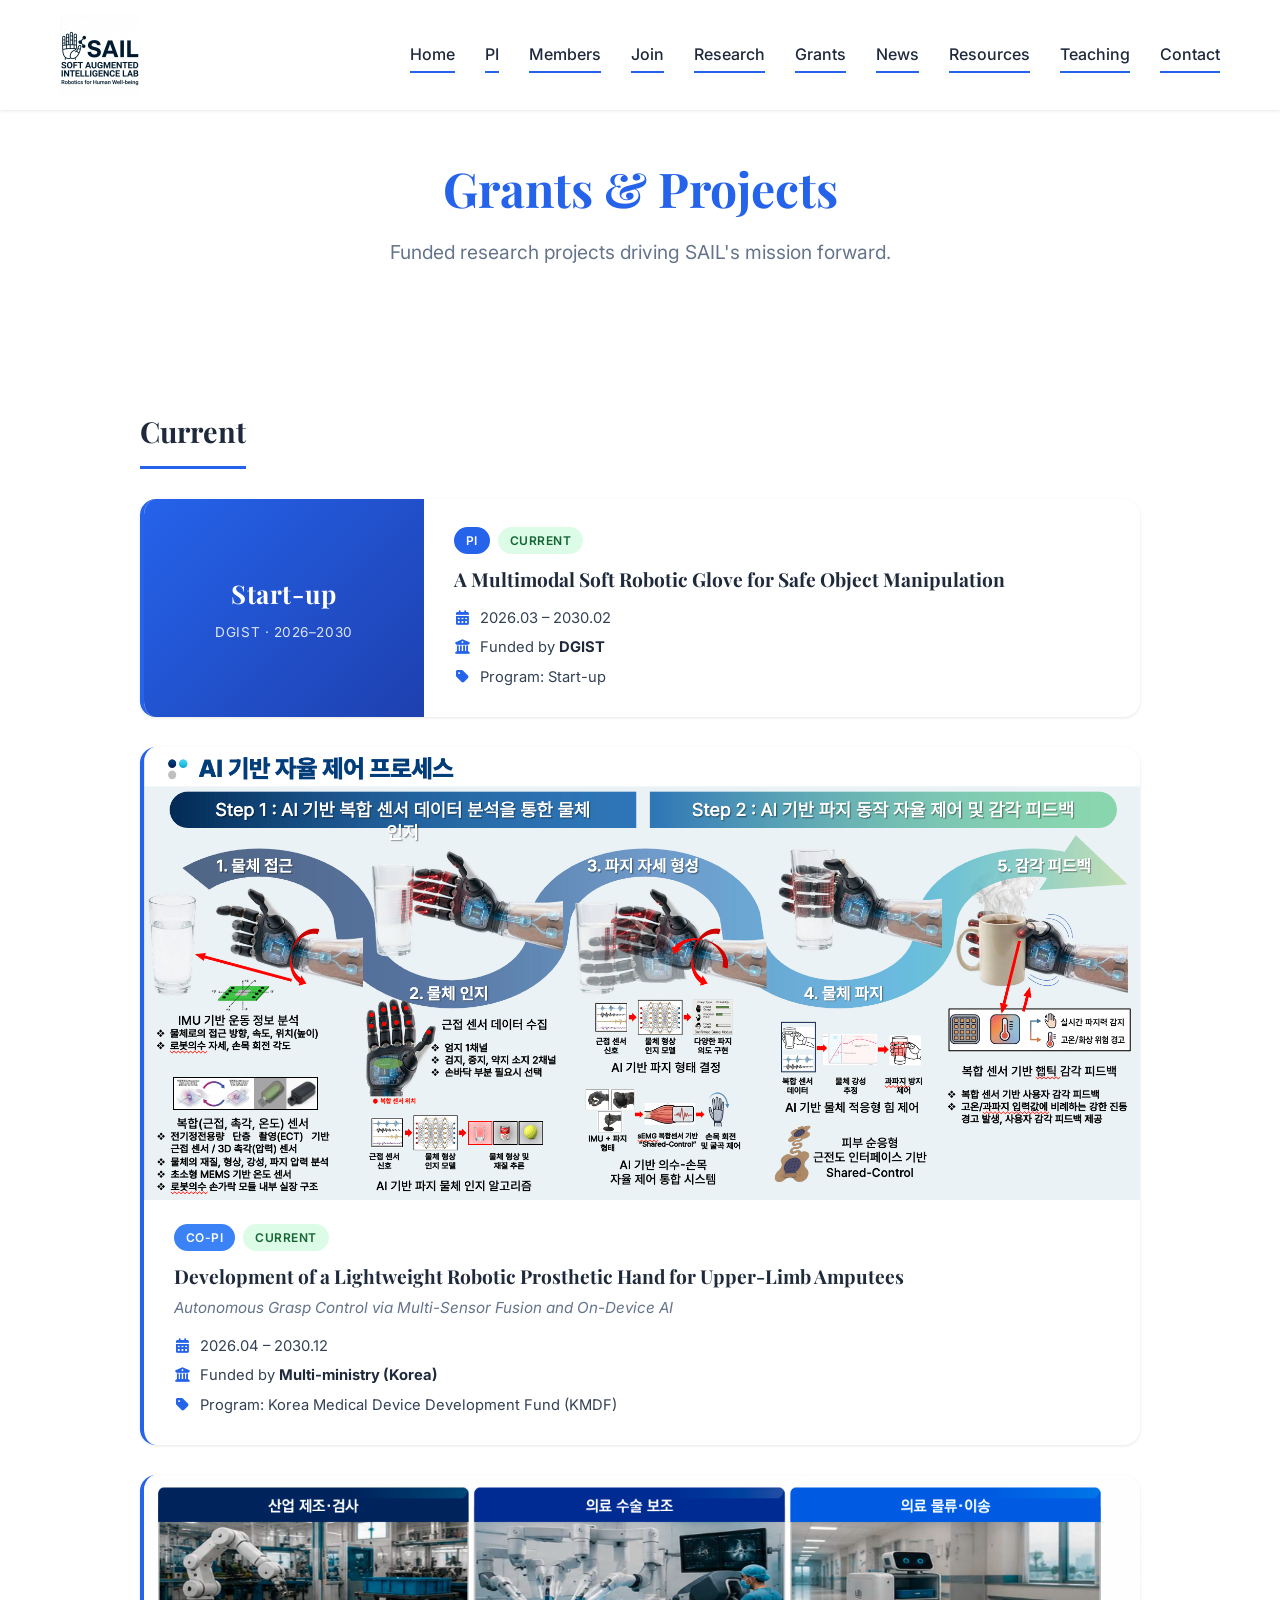
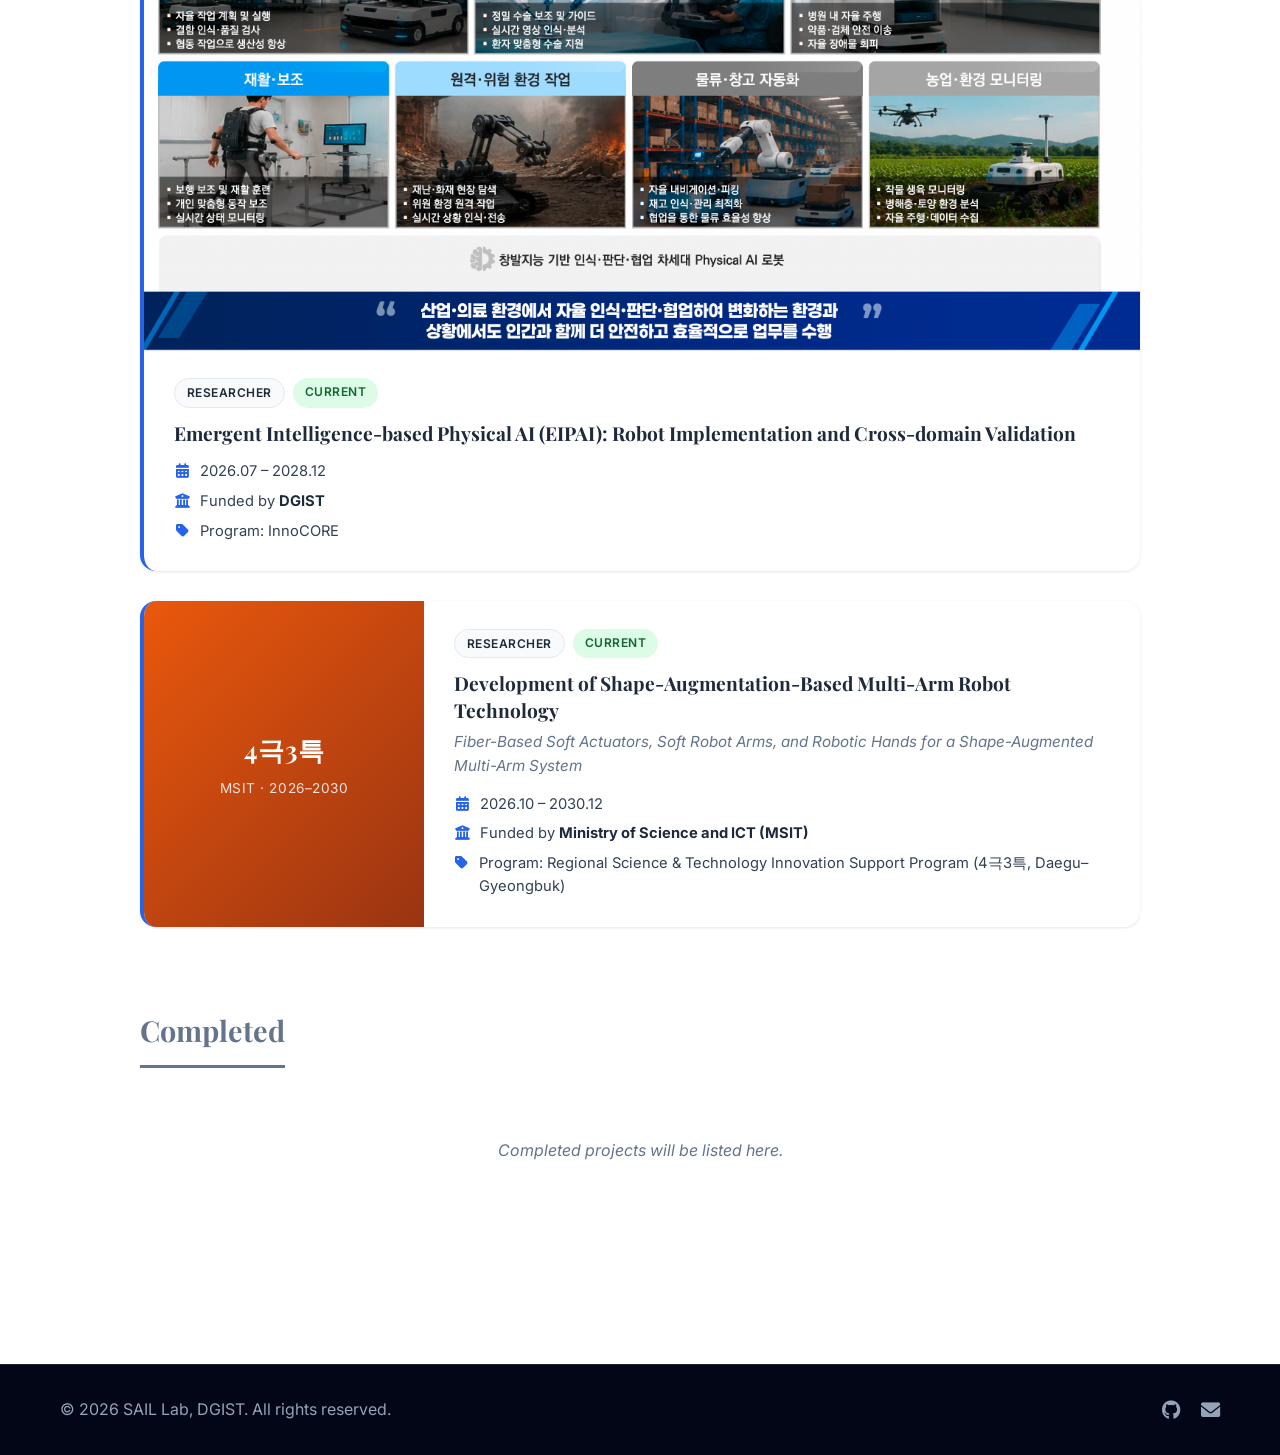
==== commit e42c4e8d: "Add 4극3특 multi-arm robot project to Grants & Projects Co-Authored-By: Claude Opus 5.5 <noreply@anthr" ====
--- a/grants.html
+++ b/grants.html
@@ -116,6 +116,29 @@
                         </ul>
                     </div>
                 </article>
+
+                <!-- Project 4: 4극3특 Regional R&D (Researcher) -->
+                <article class="grant-card">
+                    <div class="grant-image grant-bg-regional">
+                        <div class="grant-image-inner">
+                            <span class="grant-abbr" lang="ko">4극3특</span>
+                            <span class="grant-image-meta">MSIT · 2026–2030</span>
+                        </div>
+                    </div>
+                    <div class="grant-content">
+                        <div class="grant-badges">
+                            <span class="role-badge role-researcher">Researcher</span>
+                            <span class="status-badge status-current">Current</span>
+                        </div>
+                        <h3>Development of Shape-Augmentation-Based Multi-Arm Robot Technology</h3>
+                        <p class="grant-subtitle">Fiber-Based Soft Actuators, Soft Robot Arms, and Robotic Hands for a Shape-Augmented Multi-Arm System</p>
+                        <ul class="grant-meta">
+                            <li><i class="fas fa-calendar-alt"></i> <span>2026.10 – 2030.12</span></li>
+                            <li><i class="fas fa-university"></i> <span>Funded by <strong>Ministry of Science and ICT (MSIT)</strong></span></li>
+                            <li><i class="fas fa-tag"></i> <span>Program: Regional Science &amp; Technology Innovation Support Program (<span lang="ko">4극3특</span>, Daegu&ndash;Gyeongbuk)</span></li>
+                        </ul>
+                    </div>
+                </article>
             </div>
 
             <!-- Completed Projects (placeholder) -->
--- a/styles.css
+++ b/styles.css
@@ -1625,6 +1625,10 @@
     background: linear-gradient(135deg, #0d9488 0%, #115e59 100%);
 }
 
+.grant-bg-regional {
+    background: linear-gradient(135deg, #ea580c 0%, #9a3412 100%);
+}
+
 .grant-content {
     padding: 28px 30px 28px 0;
 }
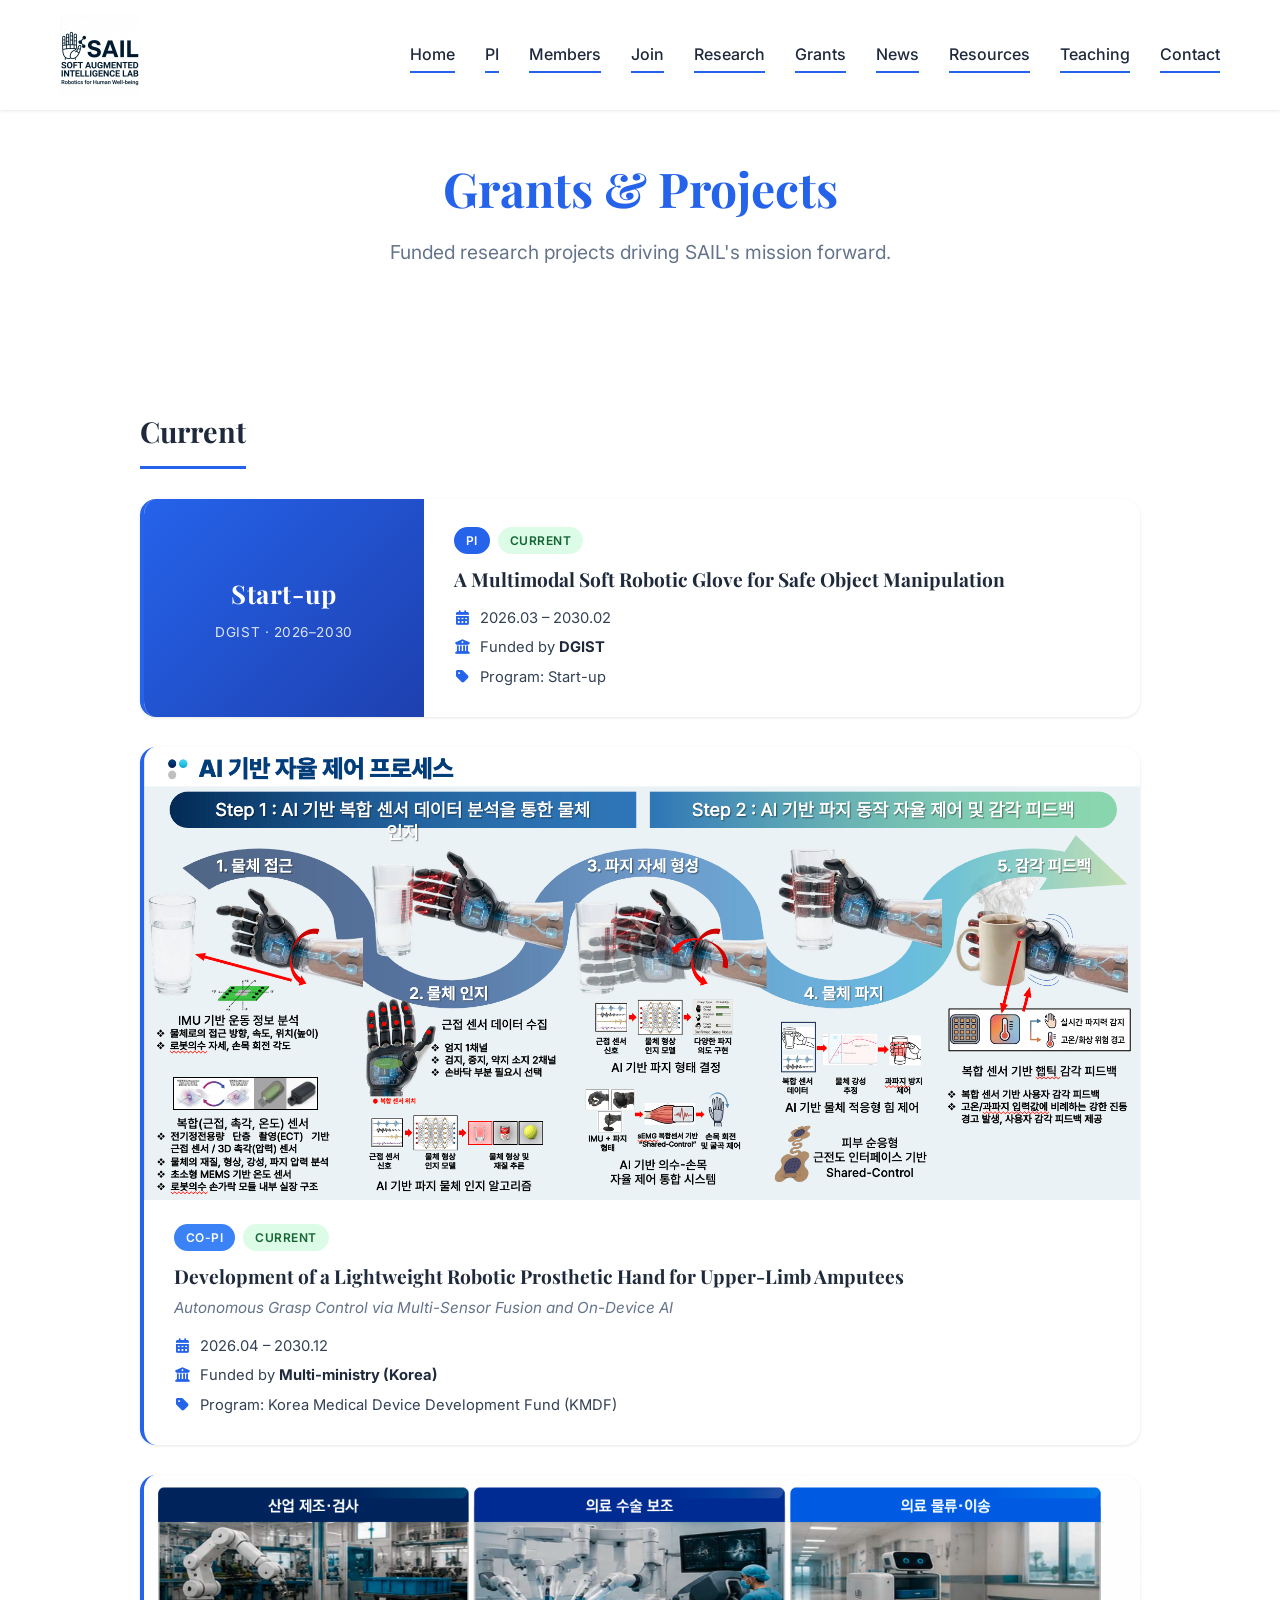
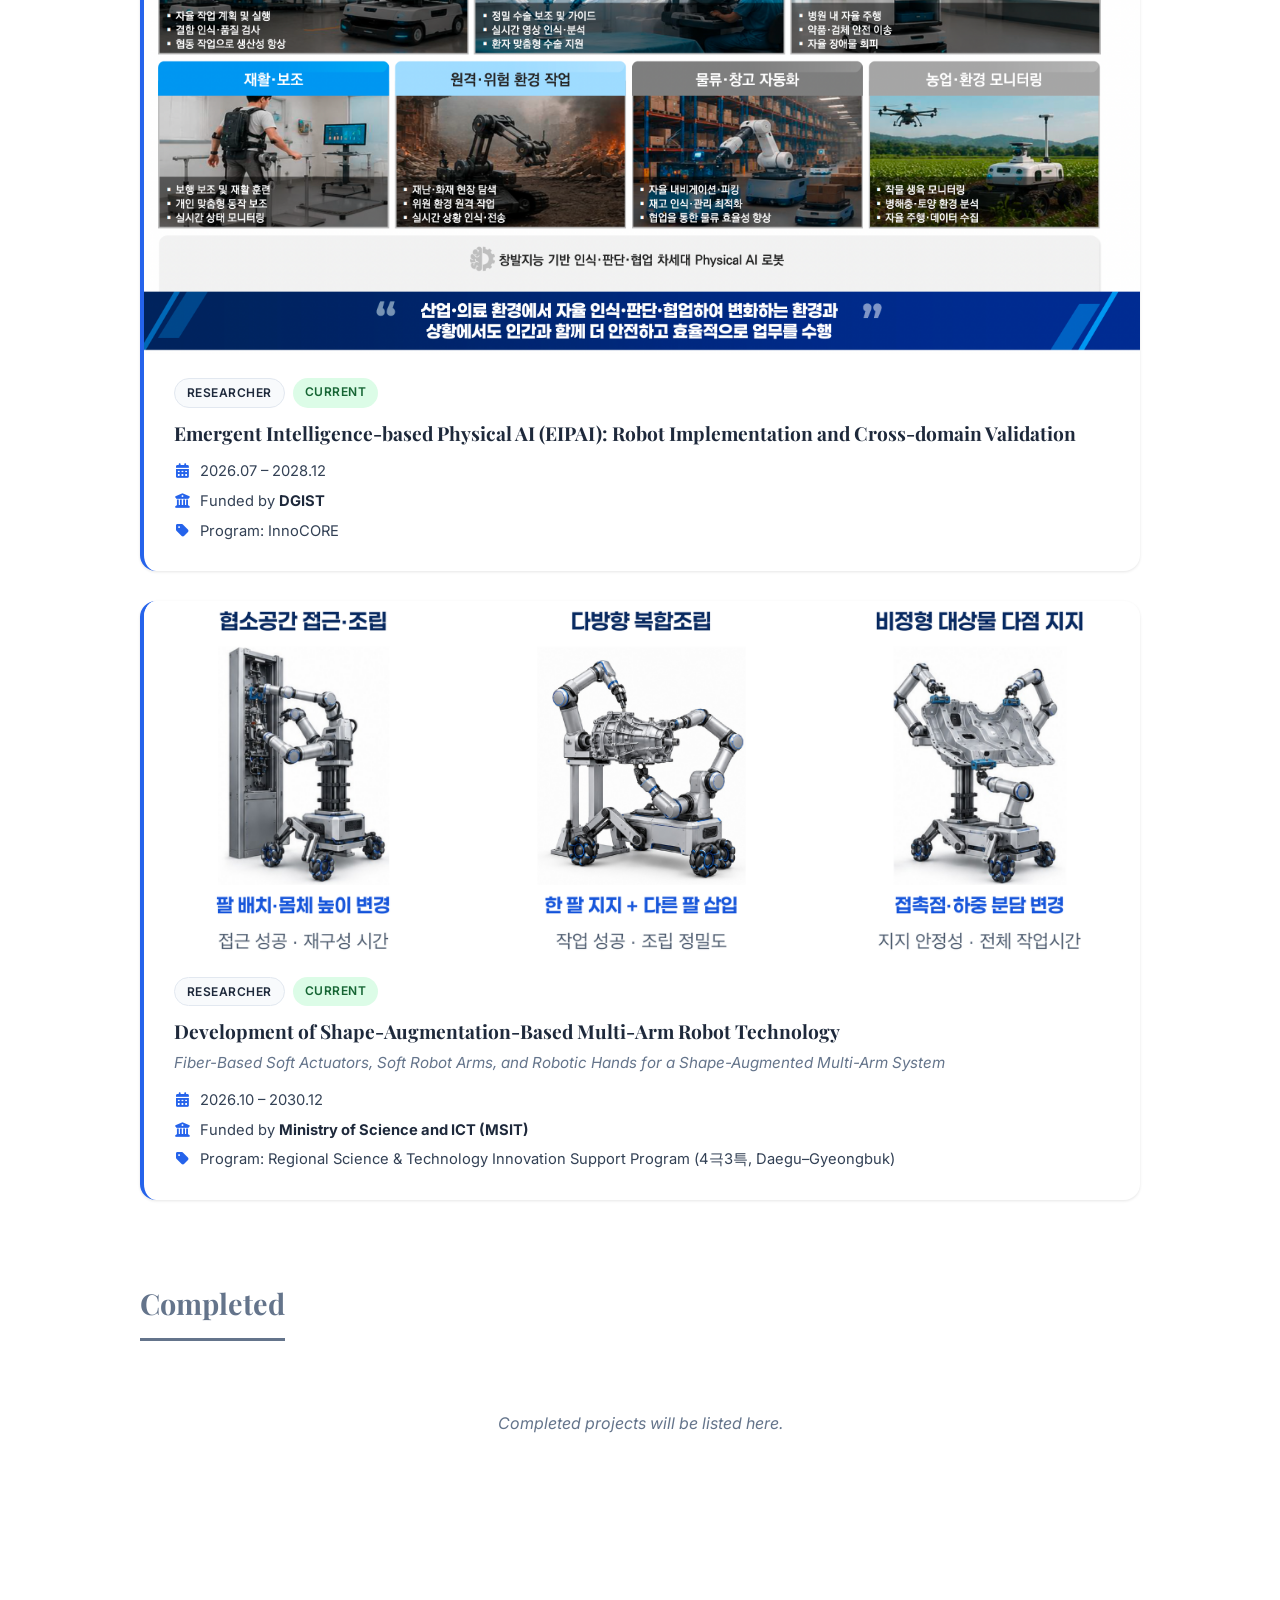
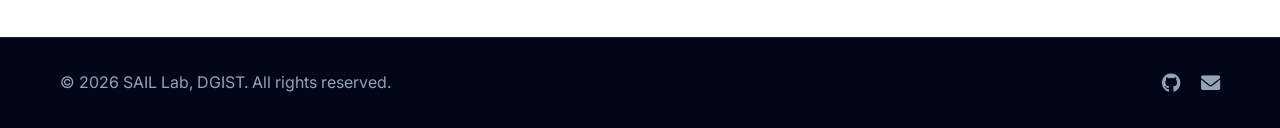
==== commit ef96837a: "Add project image to 4극3특 multi-arm grant card Co-Authored-By: Claude Opus 5.5 <noreply@anthropic.co" ====
--- a/grants.html
+++ b/grants.html
@@ -118,12 +118,9 @@
                 </article>
 
                 <!-- Project 4: 4극3특 Regional R&D (Researcher) -->
-                <article class="grant-card">
-                    <div class="grant-image grant-bg-regional">
-                        <div class="grant-image-inner">
-                            <span class="grant-abbr" lang="ko">4극3특</span>
-                            <span class="grant-image-meta">MSIT · 2026–2030</span>
-                        </div>
+                <article class="grant-card grant-card-has-image">
+                    <div class="grant-image">
+                        <img src="assets/images/grants/grants_multiarm.png" alt="Shape-augmented multi-arm robot applied to narrow-space assembly, multi-directional assembly, and multi-point support of irregular objects">
                     </div>
                     <div class="grant-content">
                         <div class="grant-badges">
--- a/styles.css
+++ b/styles.css
@@ -1625,10 +1625,6 @@
     background: linear-gradient(135deg, #0d9488 0%, #115e59 100%);
 }
 
-.grant-bg-regional {
-    background: linear-gradient(135deg, #ea580c 0%, #9a3412 100%);
-}
-
 .grant-content {
     padding: 28px 30px 28px 0;
 }
